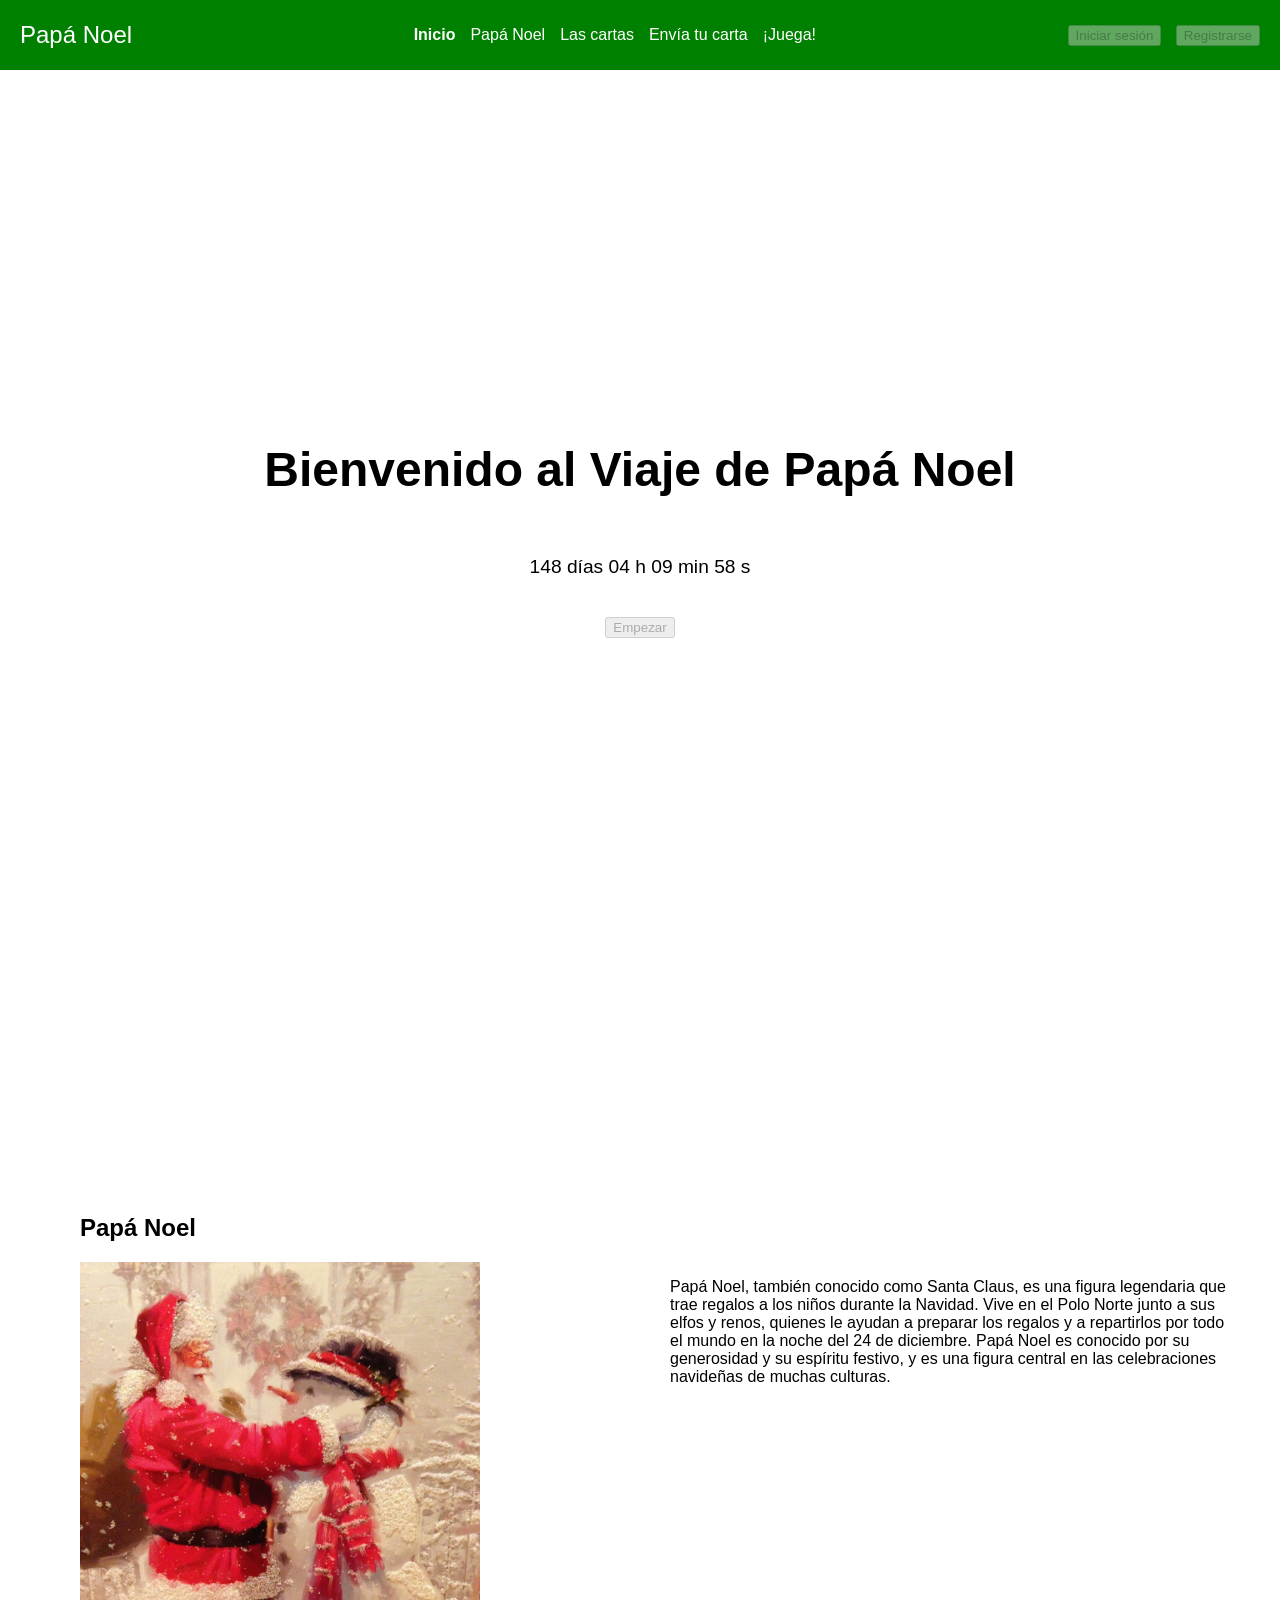
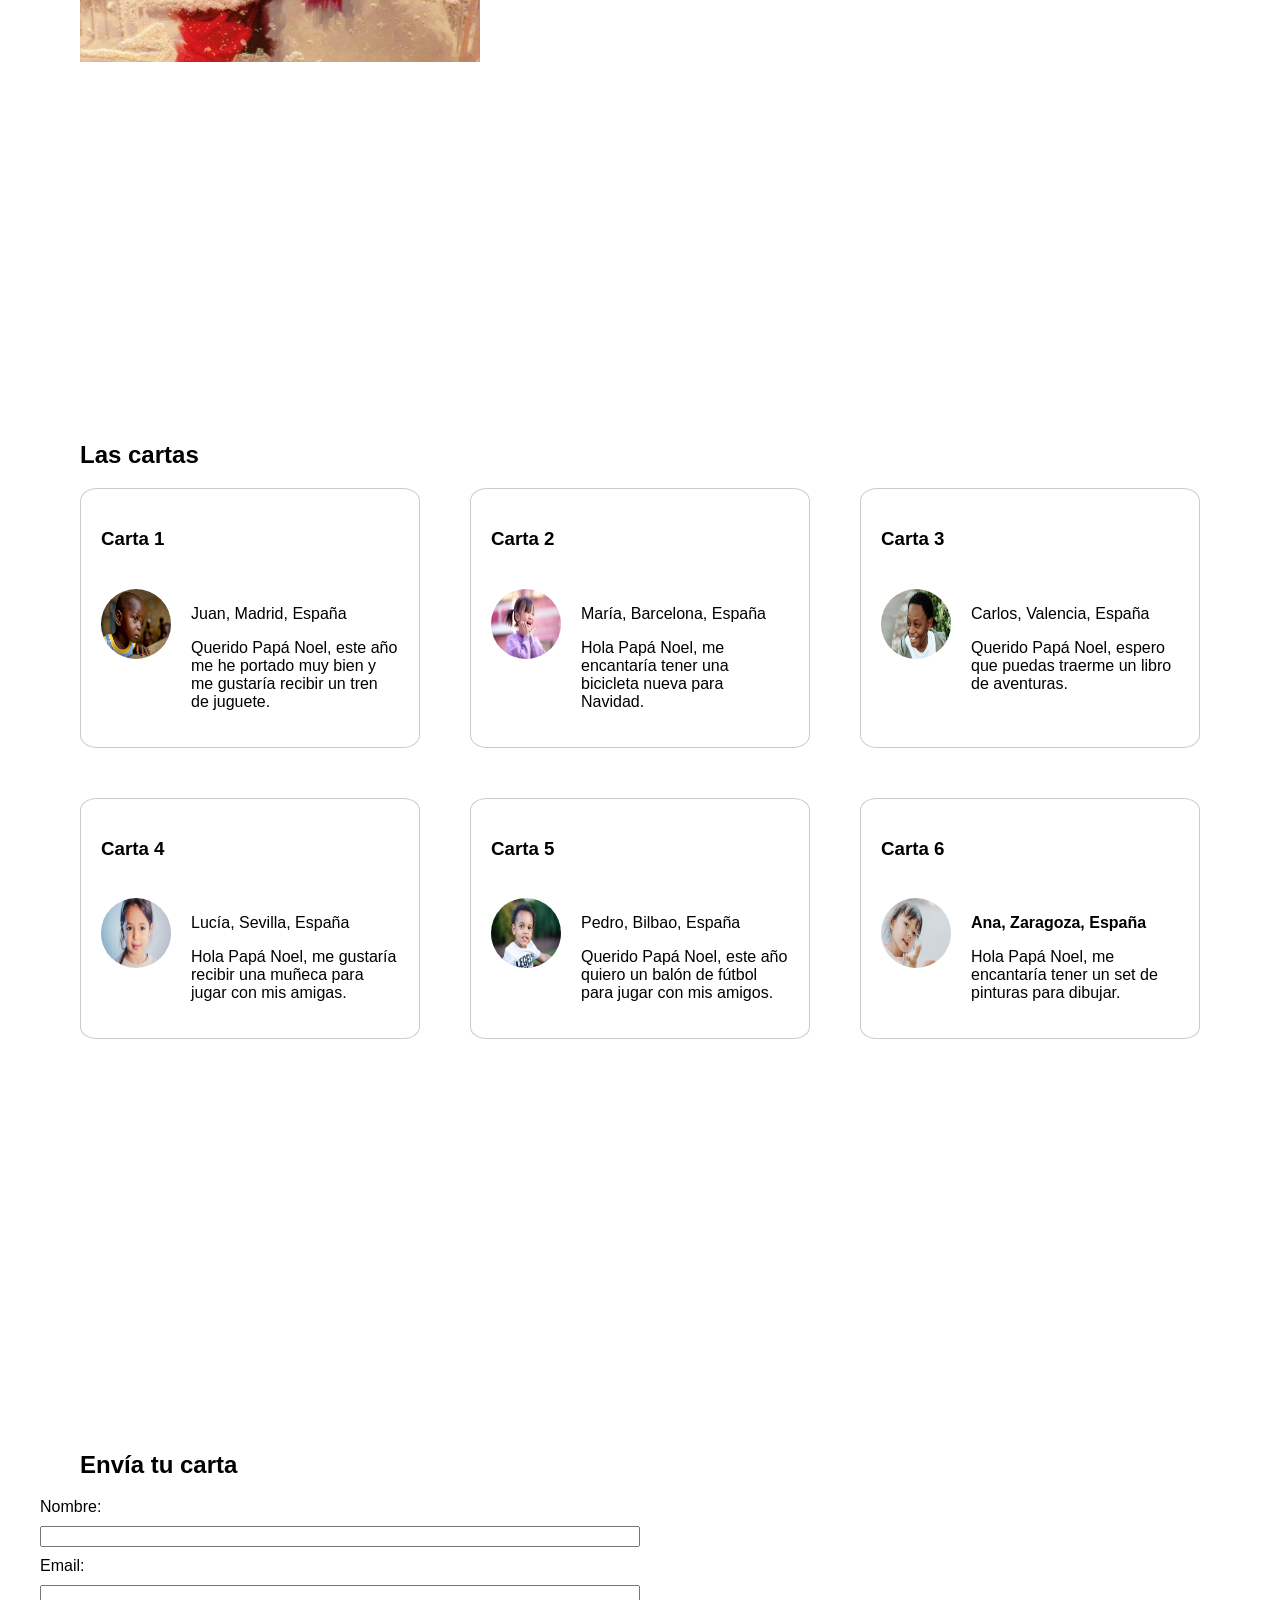
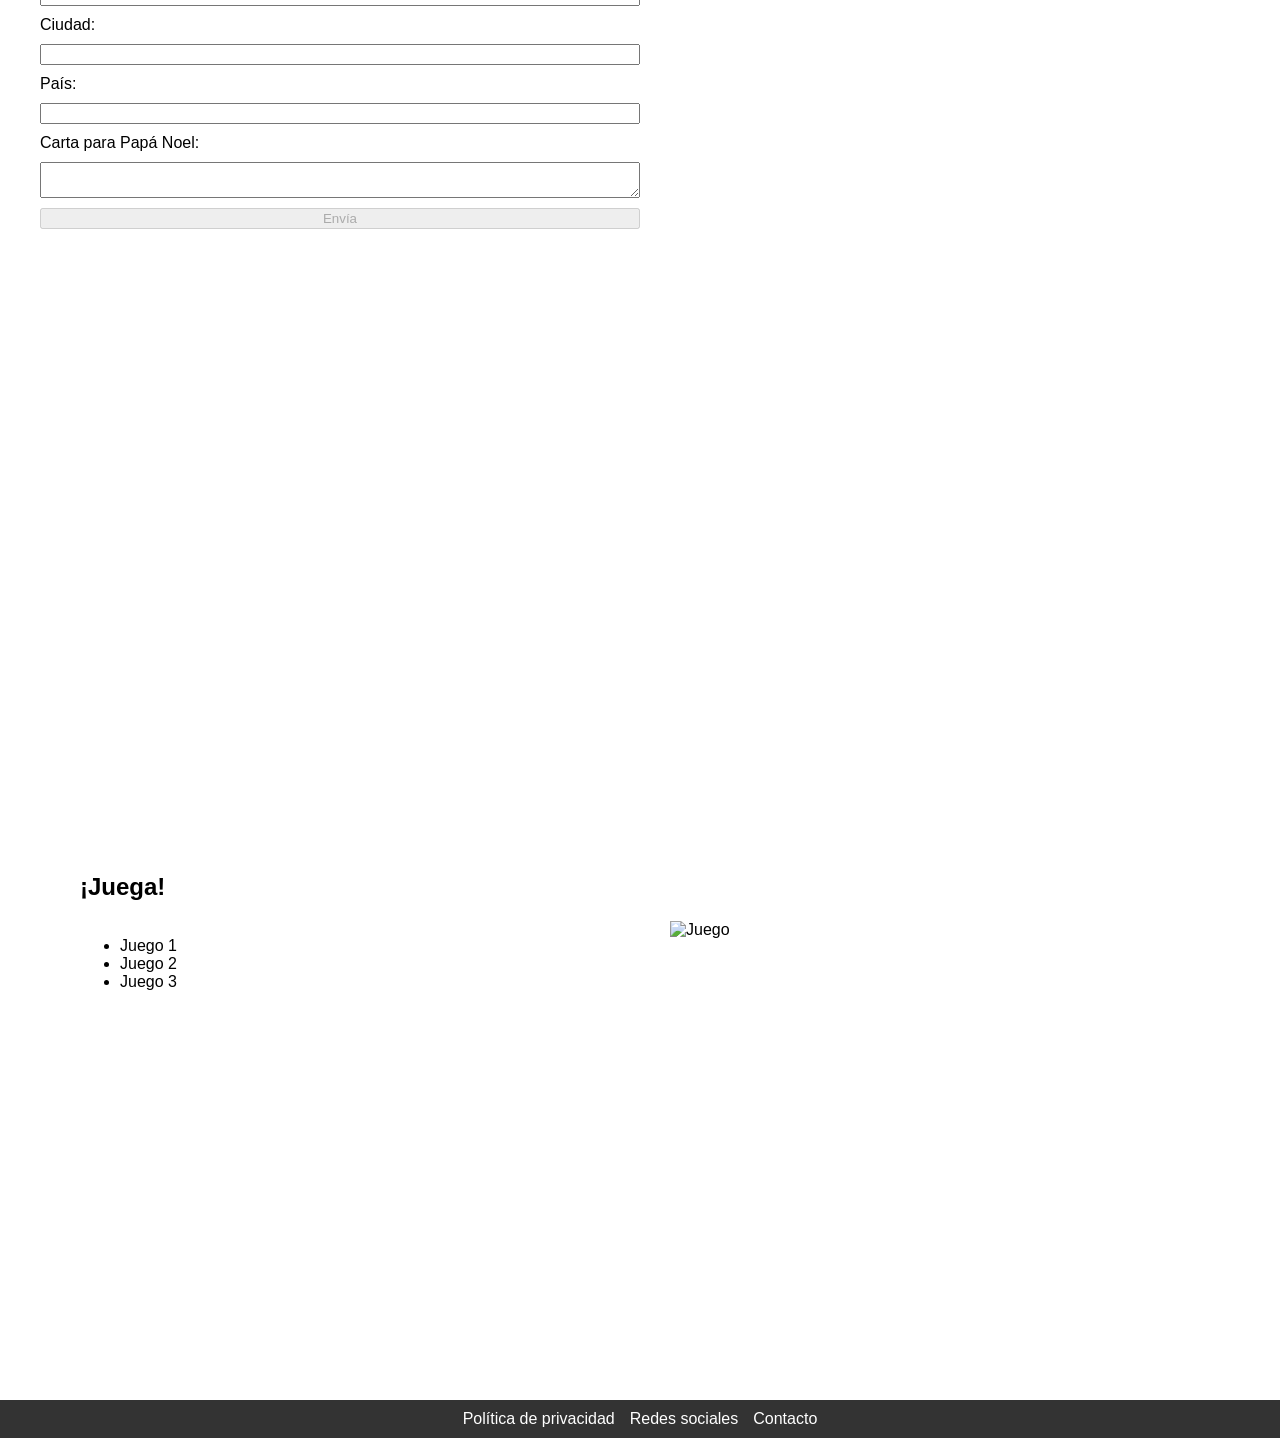
==== html/prueba.html @ c348931a "primerpush" ====
<!DOCTYPE html>
<html lang="es">
<head>
    <meta charset="UTF-8">
    <meta name="viewport" content="width=device-width, initial-scale=1.0">
    <title>Viaje de Papá Noel</title>
    <link rel="stylesheet" href="styles.css">
</head>
<body>
    <header>
        <nav>
            <div class="logo">Papá Noel</div>
            <ul class="menu">
                <li class="active"><a href="#home">Inicio</a></li>
                <li><a href="#papa-noel">Papá Noel</a></li>
                <li><a href="#cartas">Las cartas</a></li>
                <li><a href="#envia-carta">Envía tu carta</a></li>
                <li><a href="#juega">¡Juega!</a></li>
            </ul>
            <div class="auth-buttons">
                <button disabled>Iniciar sesión</button> 
                <button disabled>Registrarse</button>
            </div>
        </nav>
    </header>

    <main>
        <section id="home">
            <h1>Bienvenido al Viaje de Papá Noel</h1>
            <p>148 días 04 h 09 min 58 s</p>
            <button disabled>Empezar</button>
        </section>

        <section id="papa-noel">
            <h2>Papá Noel</h2>
            <div class="content">
                <div class="left-column">
                    <img src="imgs/santa.jpg" alt="Papá Noel">
                </div>
                <div class="right-column">
                    <p>Papá Noel, también conocido como Santa Claus, es una figura legendaria que trae regalos a los niños durante la Navidad. 
                       Vive en el Polo Norte junto a sus elfos y renos, quienes le ayudan a preparar los regalos y a repartirlos por todo el 
                       mundo en la noche del 24 de diciembre. Papá Noel es conocido por su generosidad y su espíritu festivo, y es una figura 
                       central en las celebraciones navideñas de muchas culturas.</p>
                </div>
            </div>
        </section>

        <section id="cartas">
            <h2>Las cartas</h2>
            <div class="letters">
                <div class="letter">
                    <div class="letter-header">
                        <h3>Carta 1</h3>
                    </div>
                    <div class="letter-content">
                        <img src="imgs/nino1.jpg" alt="Remitente 1">
                        <div>
                            <p>Juan, Madrid, España</p>
                            <p>Querido Papá Noel, este año me he portado muy bien y me gustaría recibir un tren de juguete.</p>
                        </div>
                    </div>
                </div>
                <div class="letter">
                    <div class="letter-header">
                        <h3>Carta 2</h3>
                    </div>
                    <div class="letter-content">
                        <img src="imgs/nina1.jpg" alt="Remitente 2">
                        <div>
                            <p>María, Barcelona, España</p>
                            <p>Hola Papá Noel, me encantaría tener una bicicleta nueva para Navidad.</p>
                        </div>
                    </div>
                </div>
                <div class="letter">
                    <div class="letter-header">
                        <h3>Carta 3</h3>
                    </div>
                    <div class="letter-content">
                        <img src="imgs/nino2.jpg" alt="Remitente 3">
                        <div>
                            <p>Carlos, Valencia, España</p>
                            <p>Querido Papá Noel, espero que puedas traerme un libro de aventuras.</p>
                        </div>
                    </div>
                </div>
                <div class="letter">
                    <div class="letter-header">
                        <h3>Carta 4</h3>
                    </div>
                    <div class="letter-content">
                        <img src="imgs/nina2.jpg" alt="Remitente 4">
                        <div>
                            <p>Lucía, Sevilla, España</p>
                            <p>Hola Papá Noel, me gustaría recibir una muñeca para jugar con mis amigas.</p>
                        </div>
                    </div>
                </div>
                <div class="letter">
                    <div class="letter-header">
                        <h3>Carta 5</h3>
                    </div>
                    <div class="letter-content">
                        <img src="imgs/nino3.jpg" alt="Remitente 5">
                        <div>
                            <p>Pedro, Bilbao, España</p>
                            <p>Querido Papá Noel, este año quiero un balón de fútbol para jugar con mis amigos.</p>
                        </div>
                    </div>
                </div>
                <div class="letter">
                    <div class="letter-header">
                        <h3>Carta 6</h3>
                    </div>
                    <div class="letter-content">
                        <img src="imgs/nina3.jpg" alt="Remitente 6">
                        <div>
                            <p><strong>Ana, Zaragoza, España</strong></p>
                            <p>Hola Papá Noel, me encantaría tener un set de pinturas para dibujar.</p>
                        </div>
                    </div>
                </div>
            </div>
        </section>

        <section id="envia-carta">
            <h2>Envía tu carta</h2>
            <form>
                <label for="nombre">Nombre:</label>
                <input type="text" id="nombre" name="nombre">
                <label for="email">Email:</label>
                <input type="email" id="email" name="email">
                <label for="ciudad">Ciudad:</label>
                <input type="text" id="ciudad" name="ciudad">
                <label for="pais">País:</label>
                <input type="text" id="pais" name="pais">
                <label for="carta">Carta para Papá Noel:</label>
                <textarea id="carta" name="carta"></textarea>
                <button type="submit" disabled>Envía</button>
            </form>
        </section>

        <section id="juega">
            <h2>¡Juega!</h2>
            <div class="content">
                <div class="left-column">
                    <ul class="game-menu">
                        <li>Juego 1</li>
                        <li>Juego 2</li>
                        <li>Juego 3</li>
                    </ul>
                </div>
                <div class="right-column">
                    <img src="juego.jpg" alt="Juego">
                </div>
            </div>
        </section>
    </main>

    <footer>
        <ul>
            <li><a href="#">Política de privacidad</a></li>
            <li><a href="#">Redes sociales</a></li>
            <li><a href="#">Contacto</a></li>
        </ul>
    </footer>
</body>
</html>
---- html/styles.css ----
/* Estilos generales */
body {
    font-family: Arial, sans-serif;
    margin: 0;
    padding: 0;
    width: 100%;
}

header {
    background-color: green;
    color: white;
    padding: 10px 0;
    position: fixed;
    top: 0;
    width: 100%;
    z-index: 1000;
}

nav {
    display: flex;
    justify-content: space-between;
    align-items: center;
    padding: 0 20px;
}

.logo {
    font-size: 1.5em;
}

.menu {
    list-style: none;
    display: flex;
    gap: 15px;
}

.menu li a {
    color: white;
    text-decoration: none;
}

.menu li.active a {
    font-weight: bold;
}

.auth-buttons button {
    margin-left: 10px;
}

main {
    padding: 80px 20px 20px;
}

section {
    height: 100vh;
    display: flex;
    flex-direction: column;
    justify-content: center;
    align-items: center;
    margin: 0;
    padding: 20px;
    box-sizing: border-box;
}

/* Estilos específicos para la primera sección (home) */
#home {
    text-align: center;
}

#home h1 {
    margin-top: 20px;
    font-size: 3em;
}

#home p {
    font-size: 1.2em;
}

#home button {
    margin-top: 20px;
}

/* Estilos para el contenido */
.content {
    display: flex;
    gap: 20px;
    width: calc(100% - 40px);
    max-width: 1200px;
    margin: 0 20px;
}

.left-column, .right-column {
    flex: 1;
}

.left-column img {
    width: 100%;
    height: auto;
    max-width: 400px;
    max-height: 400px;
    object-fit: cover;
    margin-right: 20px;
}

/* Estilos específicos para la sección de cartas */
.letters {
    display: grid;
    grid-template-columns: repeat(3, 1fr);
    gap: 50px;
    width: calc(100% - 80px);
    max-width: 1500px;
    margin: 0 40px;
}

.letter {
    border: 1px solid #ccc;
    border-radius: 5%;
    padding: 20px;
    display: flex;
    flex-direction: column; /* Organiza el contenido en columna */
    gap: 20px;
}

.letter-header {
    display: flex;
    flex-direction: column; /* Organiza el header en columna */
    gap: 10px;
}

.letter-content {
    display: flex;
    flex-direction: row; /* Organiza el contenido en fila */
    gap: 20px;
}

.letter img {
    width: 70px;
    height: 70px;
    border-radius: 100%;
}



/* Estilos para formularios */
form {
    display: flex;
    flex-direction: column;
    gap: 10px;
    width: 100%;
    max-width: 600px;
}

/* Estilos para el pie de página */
footer {
    background-color: #333;
    color: white;
    padding: 10px 20px;
    text-align: center;
}

footer ul {
    list-style: none;
    padding: 0;
    margin: 0;
    display: flex;
    justify-content: center;
    gap: 15px;
}

footer ul li a {
    color: white;
    text-decoration: none;
}

/* Estilos específicos para los títulos de las secciones (excepto la primera) */
section:not(#home) {
    align-items: flex-start;
}

section:not(#home) h2 {
    margin-left: 40px;
}

section:not(#home) .content {
    margin-left: 40px;
    margin-right: 40px;
}

/* Estilos responsivos */
@media (max-width: 768px) {
    .content {
        flex-direction: column;
    }

    .letters {
        grid-template-columns: 1fr;
    }

    .letter {
        width: 100%;
    }
}

@media (max-width: 600px) {
    nav {
        flex-direction: column;
        align-items: flex-start;
    }

    .menu {
        flex-direction: column;
        gap: 10px;
    }

    .auth-buttons {
        margin-top: 10px;
    }
}
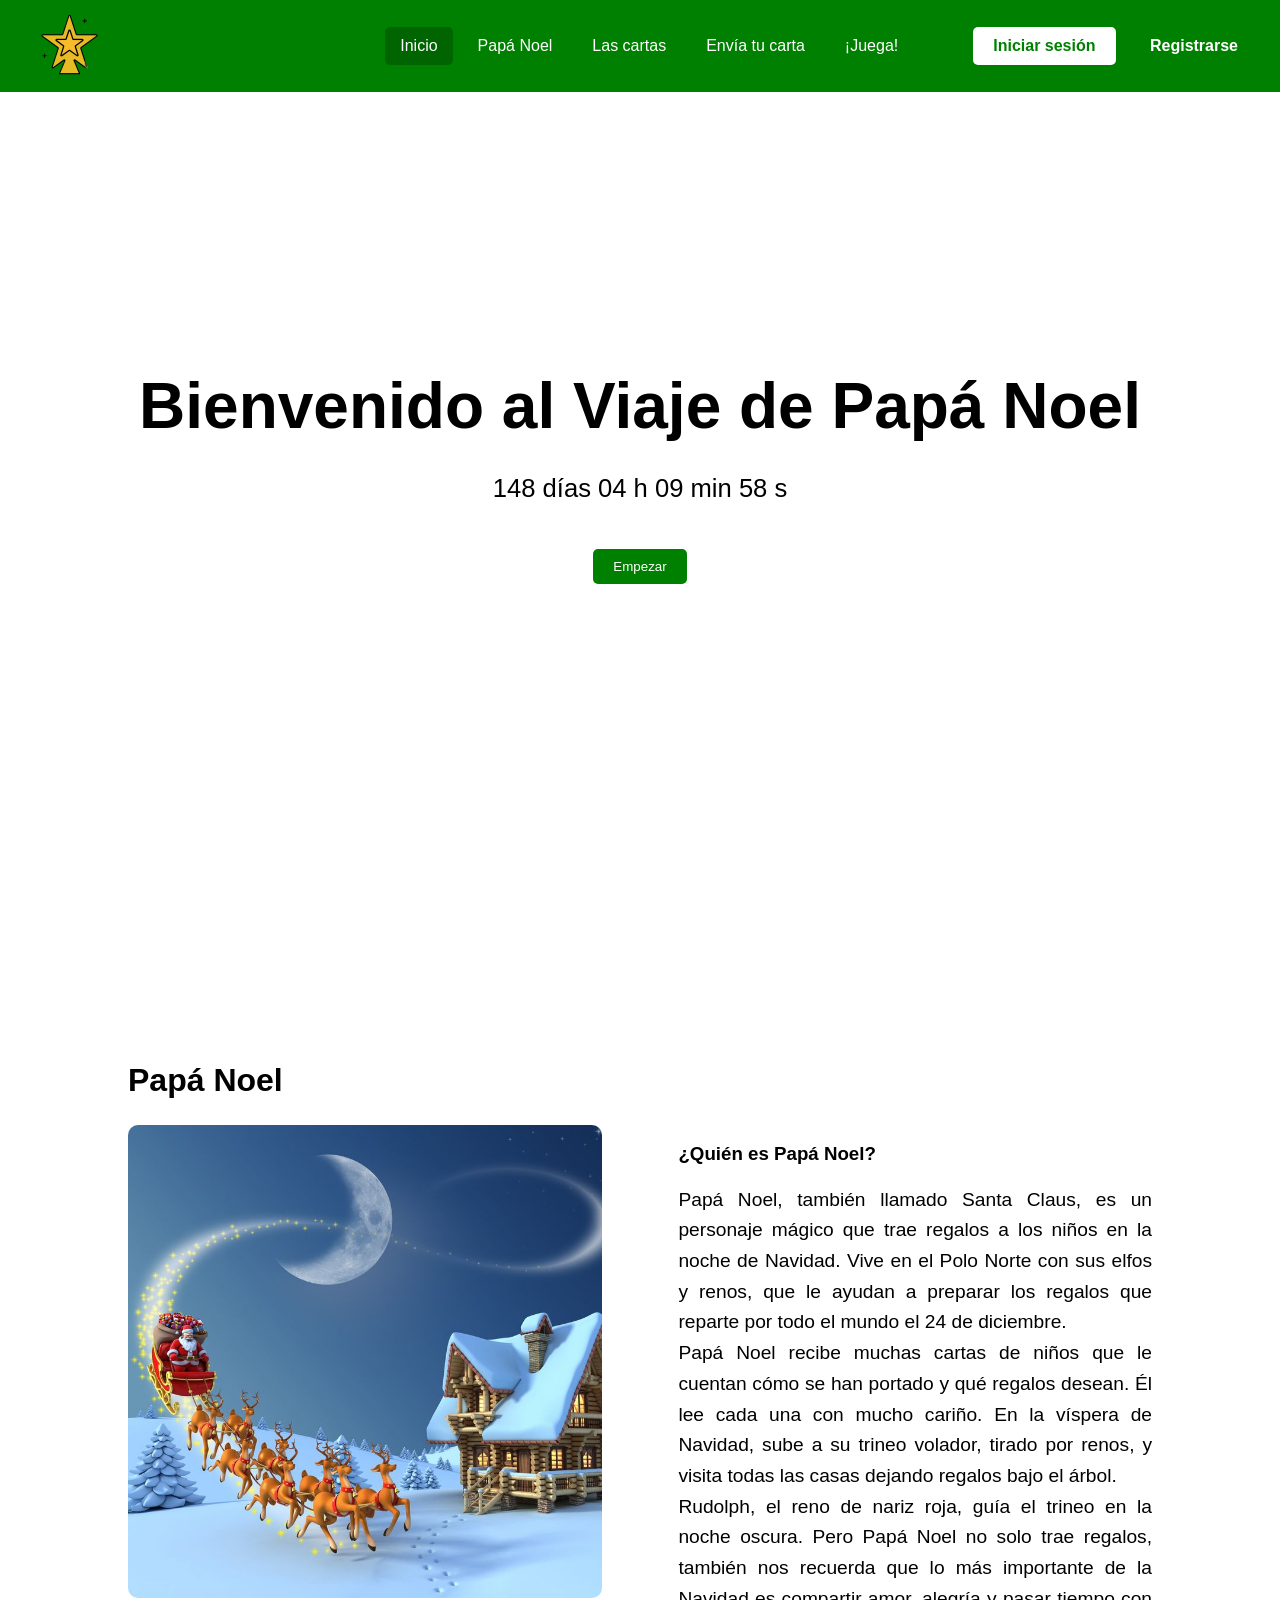
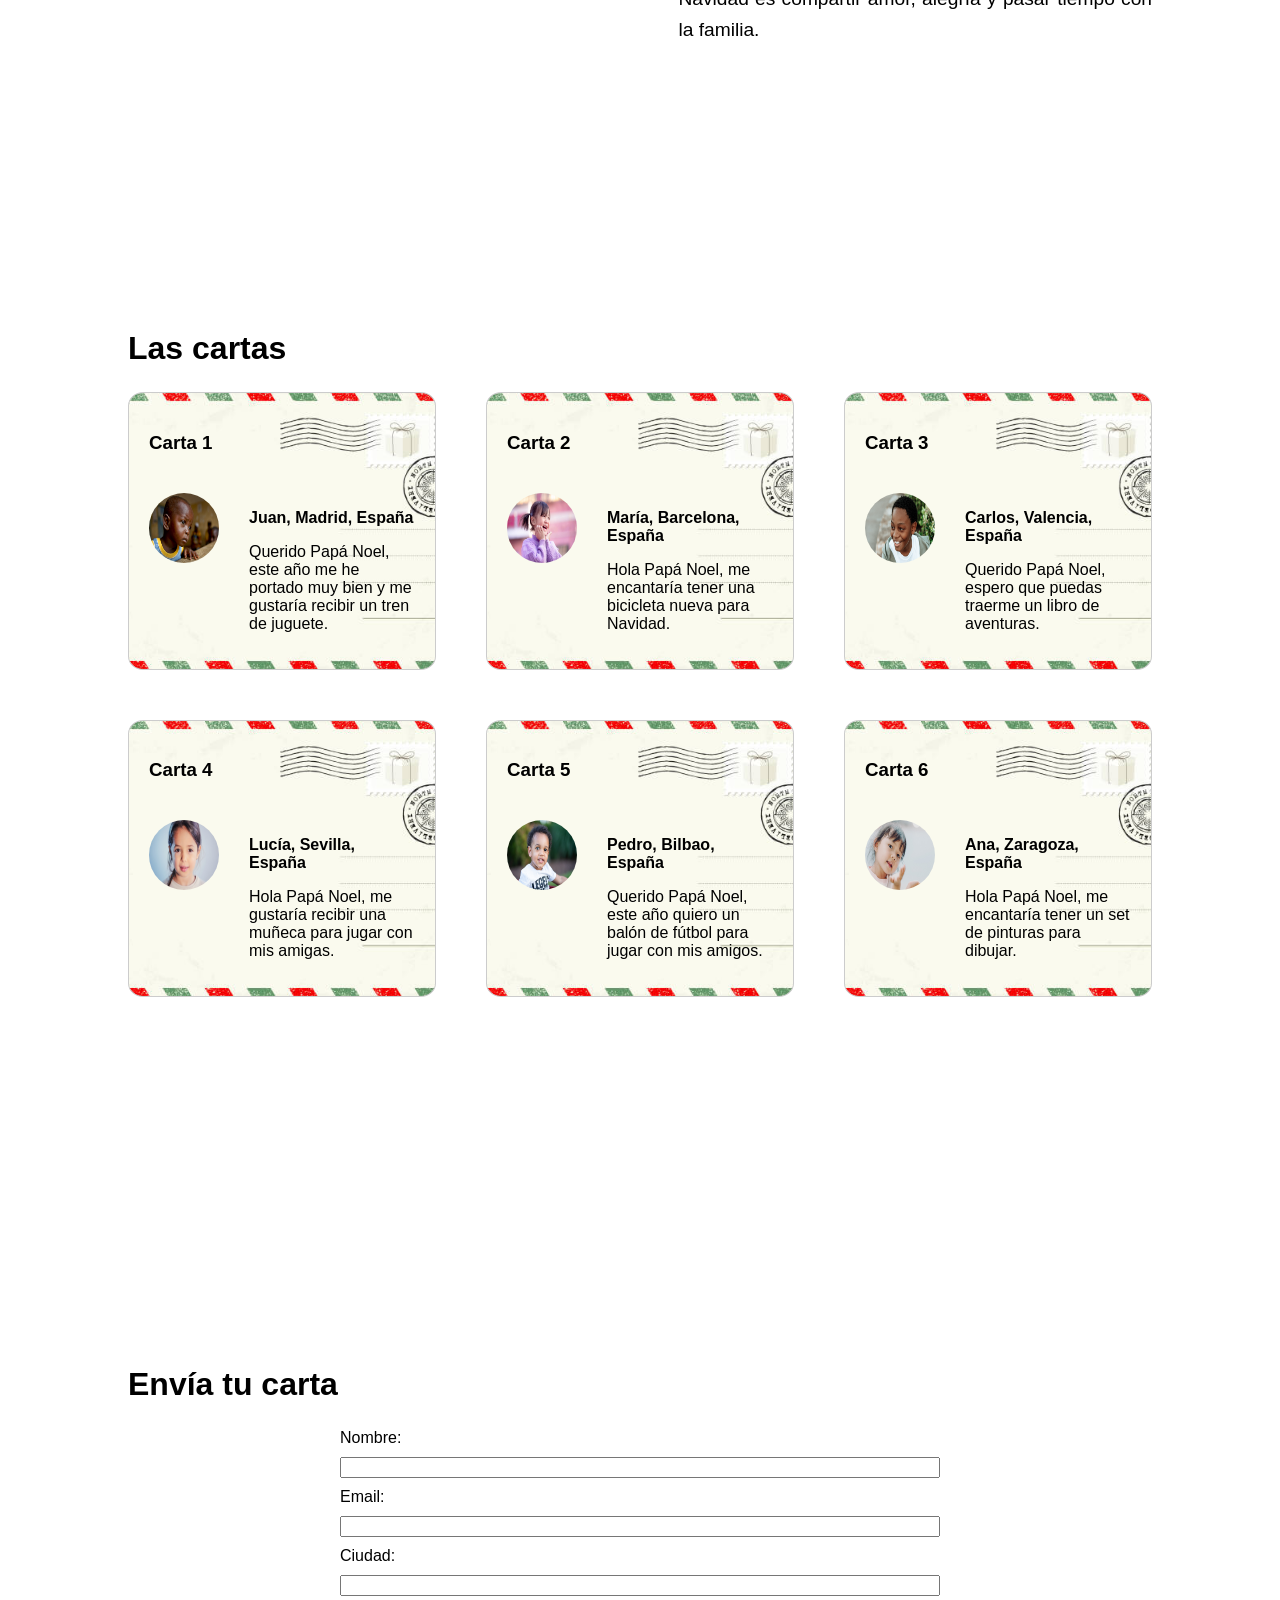
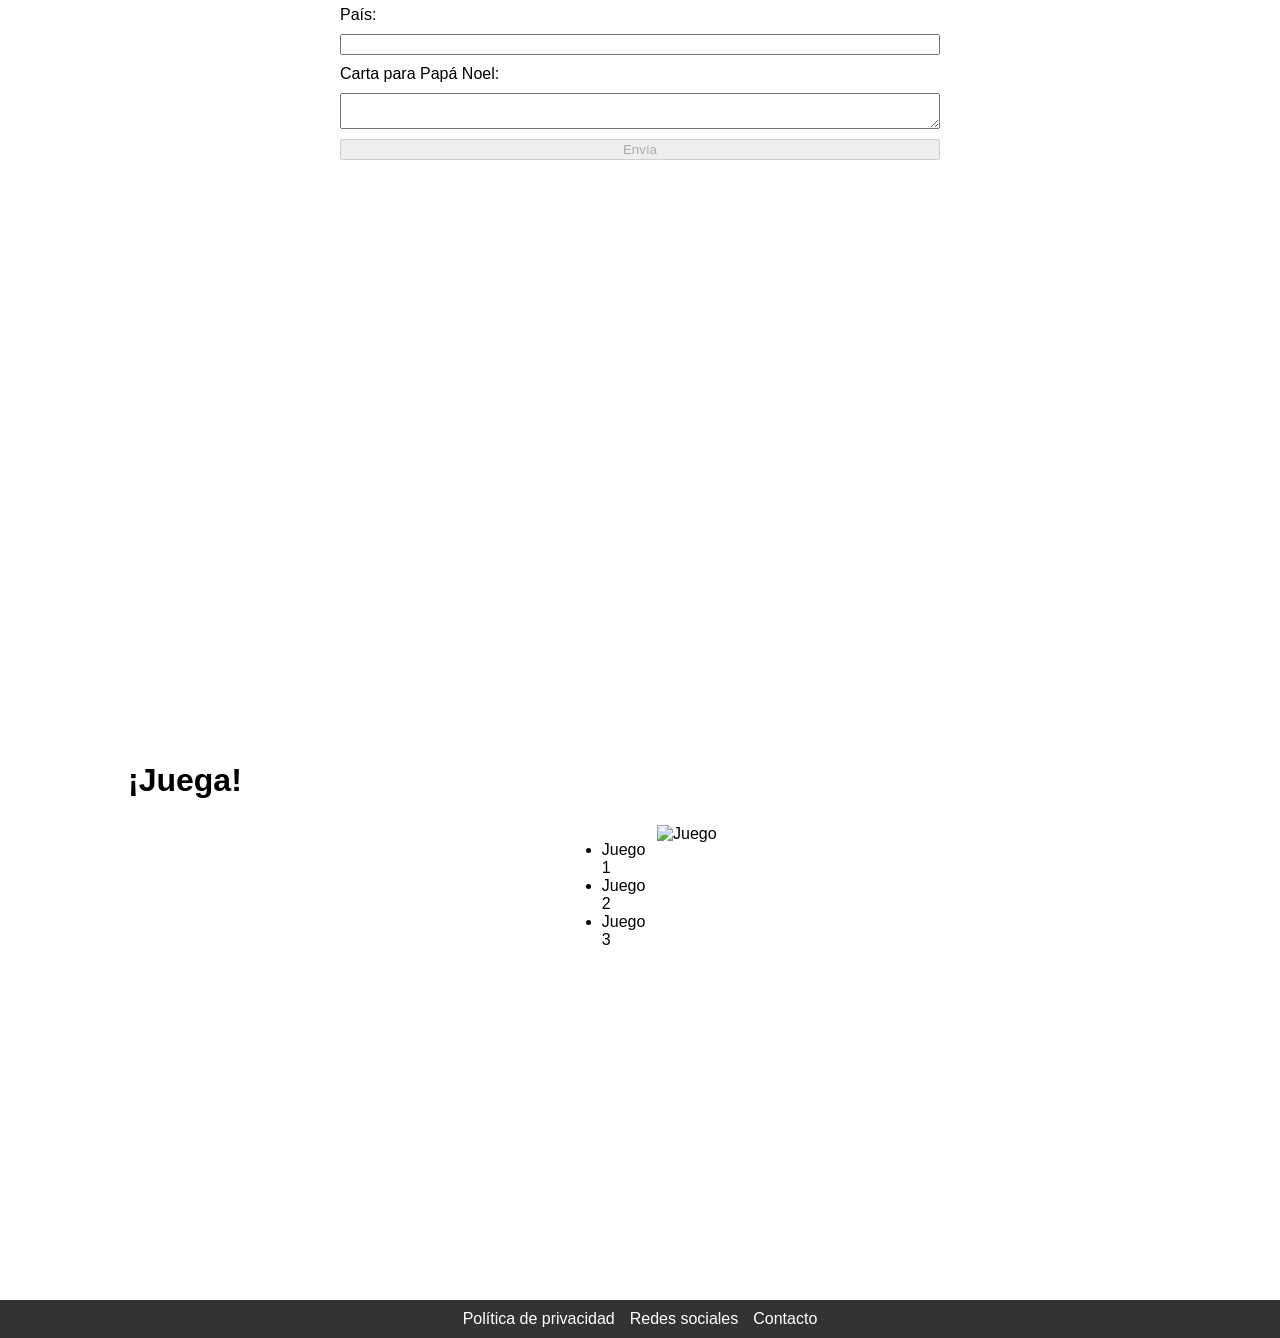
==== commit 98303cbf: "2push" ====
--- a/html/prueba.html
+++ b/html/prueba.html
@@ -8,20 +8,20 @@
 </head>
 <body>
     <header>
-        <nav>
-            <div class="logo">Papá Noel</div>
-            <ul class="menu">
-                <li class="active"><a href="#home">Inicio</a></li>
-                <li><a href="#papa-noel">Papá Noel</a></li>
-                <li><a href="#cartas">Las cartas</a></li>
-                <li><a href="#envia-carta">Envía tu carta</a></li>
-                <li><a href="#juega">¡Juega!</a></li>
-            </ul>
+        <a href="#home"><img src="imgs/logo.png" alt="Logo"></a>
+        <div class="menu">
+            <nav>
+                <div class="active"><a href="#home">Inicio</a></div>
+                <div><a href="#papa-noel">Papá Noel</a></div>
+                <div><a href="#cartas">Las cartas</a></div>
+                <div><a href="#envia-carta">Envía tu carta</a></div>
+                <div><a href="#juega">¡Juega!</a></div>
+            </nav>
             <div class="auth-buttons">
-                <button disabled>Iniciar sesión</button> 
-                <button disabled>Registrarse</button>
+                <button class="login-btn">Iniciar sesión</button> 
+                <button class="register-btn">Registrarse</button>
             </div>
-        </nav>
+        </div>
     </header>
 
     <main>
@@ -38,10 +38,12 @@
                     <img src="imgs/santa.jpg" alt="Papá Noel">
                 </div>
                 <div class="right-column">
-                    <p>Papá Noel, también conocido como Santa Claus, es una figura legendaria que trae regalos a los niños durante la Navidad. 
-                       Vive en el Polo Norte junto a sus elfos y renos, quienes le ayudan a preparar los regalos y a repartirlos por todo el 
-                       mundo en la noche del 24 de diciembre. Papá Noel es conocido por su generosidad y su espíritu festivo, y es una figura 
-                       central en las celebraciones navideñas de muchas culturas.</p>
+                    <h3>¿Quién es Papá Noel?</h3>
+                    <p>Papá Noel, también llamado Santa Claus, es un personaje mágico que trae regalos a los niños en la noche de Navidad. Vive en el Polo Norte con sus elfos y renos, que le ayudan a preparar los regalos que reparte por todo el mundo el 24 de diciembre.<br>
+
+                        Papá Noel recibe muchas cartas de niños que le cuentan cómo se han portado y qué regalos desean. Él lee cada una con mucho cariño. En la víspera de Navidad, sube a su trineo volador, tirado por renos, y visita todas las casas dejando regalos bajo el árbol.<br>
+                        
+                        Rudolph, el reno de nariz roja, guía el trineo en la noche oscura. Pero Papá Noel no solo trae regalos, también nos recuerda que lo más importante de la Navidad es compartir amor, alegría y pasar tiempo con la familia.</p>
                 </div>
             </div>
         </section>
@@ -50,69 +52,57 @@
             <h2>Las cartas</h2>
             <div class="letters">
                 <div class="letter">
-                    <div class="letter-header">
-                        <h3>Carta 1</h3>
-                    </div>
+                    <h3>Carta 1</h3>
                     <div class="letter-content">
                         <img src="imgs/nino1.jpg" alt="Remitente 1">
                         <div>
-                            <p>Juan, Madrid, España</p>
+                            <p><strong>Juan, Madrid, España</strong></p>
                             <p>Querido Papá Noel, este año me he portado muy bien y me gustaría recibir un tren de juguete.</p>
                         </div>
                     </div>
                 </div>
                 <div class="letter">
-                    <div class="letter-header">
-                        <h3>Carta 2</h3>
-                    </div>
+                    <h3>Carta 2</h3>
                     <div class="letter-content">
                         <img src="imgs/nina1.jpg" alt="Remitente 2">
                         <div>
-                            <p>María, Barcelona, España</p>
+                            <p><strong>María, Barcelona, España</strong></p>
                             <p>Hola Papá Noel, me encantaría tener una bicicleta nueva para Navidad.</p>
                         </div>
                     </div>
                 </div>
                 <div class="letter">
-                    <div class="letter-header">
-                        <h3>Carta 3</h3>
-                    </div>
+                    <h3>Carta 3</h3>
                     <div class="letter-content">
                         <img src="imgs/nino2.jpg" alt="Remitente 3">
                         <div>
-                            <p>Carlos, Valencia, España</p>
+                            <p><strong>Carlos, Valencia, España</strong></p>
                             <p>Querido Papá Noel, espero que puedas traerme un libro de aventuras.</p>
                         </div>
                     </div>
                 </div>
                 <div class="letter">
-                    <div class="letter-header">
-                        <h3>Carta 4</h3>
-                    </div>
+                    <h3>Carta 4</h3>
                     <div class="letter-content">
                         <img src="imgs/nina2.jpg" alt="Remitente 4">
                         <div>
-                            <p>Lucía, Sevilla, España</p>
+                            <p><strong>Lucía, Sevilla, España</strong></p>
                             <p>Hola Papá Noel, me gustaría recibir una muñeca para jugar con mis amigas.</p>
                         </div>
                     </div>
                 </div>
                 <div class="letter">
-                    <div class="letter-header">
-                        <h3>Carta 5</h3>
-                    </div>
+                    <h3>Carta 5</h3>
                     <div class="letter-content">
                         <img src="imgs/nino3.jpg" alt="Remitente 5">
                         <div>
-                            <p>Pedro, Bilbao, España</p>
+                            <p><strong>Pedro, Bilbao, España</strong></p>
                             <p>Querido Papá Noel, este año quiero un balón de fútbol para jugar con mis amigos.</p>
                         </div>
                     </div>
                 </div>
                 <div class="letter">
-                    <div class="letter-header">
-                        <h3>Carta 6</h3>
-                    </div>
+                    <h3>Carta 6</h3>
                     <div class="letter-content">
                         <img src="imgs/nina3.jpg" alt="Remitente 6">
                         <div>
@@ -160,9 +150,9 @@
 
     <footer>
         <ul>
-            <li><a href="#">Política de privacidad</a></li>
-            <li><a href="#">Redes sociales</a></li>
-            <li><a href="#">Contacto</a></li>
+            <li><a href="">Política de privacidad</a></li>
+            <li><a href="">Redes sociales</a></li>
+            <li><a href="">Contacto</a></li>
         </ul>
     </footer>
 </body>
--- a/html/styles.css
+++ b/html/styles.css
@@ -7,47 +7,117 @@
 }
 
 header {
+    display: flex;
     background-color: green;
     color: white;
-    padding: 10px 0;
+    padding: 10px;
     position: fixed;
-    top: 0;
-    width: 100%;
-    z-index: 1000;
+    width: 100%;
+    justify-content: space-between;
+    flex-direction: row;
+    max-height: 8vh;
+    align-items: center;
+}
+
+header img {
+    max-width: 125px;
+    max-height: 125px;
+    border-radius: 100%;
+
+}
+
+.menu {
+    display: flex;
+    flex-direction: row;
+    gap: 50px;
+    margin-right: 2.5%;
+
 }
 
 nav {
     display: flex;
-    justify-content: space-between;
     align-items: center;
-    padding: 0 20px;
-}
-
-.logo {
-    font-size: 1.5em;
-}
-
-.menu {
-    list-style: none;
-    display: flex;
-    gap: 15px;
-}
-
-.menu li a {
+    color: white;
+    gap: 10px;
+}
+
+
+nav div {
+    padding: 10px 15px;
+    border-radius: 5px;
+    transition: background-color 0.3s ease;
+}
+
+nav div a {
     color: white;
     text-decoration: none;
 }
 
-.menu li.active a {
+/* Cambia el fondo al pasar el ratón por los botones de navegación */
+nav div:hover {
+    background-color: #0c5805; /* Color verde  al pasar el ratón */
+}
+
+/* Opcional: Cambia también el color del texto al pasar el ratón */
+nav div:hover a {
+    color: white;
+}
+
+/* Estilo del botón activo (opcional) */
+nav .active {
+    background-color: darkgreen;
+}
+
+nav .active a {
+    color: white;
+}
+
+/* Estilos de los botones de autenticación (login y registro) */
+.auth-buttons button {
+    padding: 10px 20px;
+    border-radius: 5px;
+    cursor: pointer;
+    margin-left: 10px;
+    border: none;
+    font-size: 16px;
     font-weight: bold;
-}
-
-.auth-buttons button {
-    margin-left: 10px;
+    transition: background-color 0.3s, color 0.3s;
+}
+
+/* Personalización del botón de iniciar sesión */
+.auth-buttons .login-btn {
+    background-color: white;
+    color: green;
+}
+
+.auth-buttons .login-btn:hover {
+    background-color: lightgreen; /* Cambia el fondo al pasar el ratón */
+    color: white;  /* Cambia el color del texto al pasar el ratón */
+}
+
+.auth-buttons .login-btn:active {
+    background-color: darkgreen; /* Fondo más oscuro al hacer clic */
+    color: white;
+}
+
+/* Personalización del botón de registrarse */
+.auth-buttons .register-btn {
+    background-color: green;
+    color: white;
+}
+
+.auth-buttons .register-btn:hover {
+    background-color: darkgreen; /* Fondo más oscuro al pasar el ratón */
+    color: white;
+}
+
+.auth-buttons .register-btn:active {
+    background-color: #004d00; /* Fondo aún más oscuro al hacer clic */
+    color: white;
 }
 
 main {
-    padding: 80px 20px 20px;
+    padding: 0 10%;
 }
 
 section {
@@ -57,61 +127,84 @@
     justify-content: center;
     align-items: center;
     margin: 0;
-    padding: 20px;
     box-sizing: border-box;
+    
+}
+section h2 {
+    width: 100%;
+    font-size: 2em;
+    margin-bottom: 2.5%;
+    align-items: left;
 }
 
 /* Estilos específicos para la primera sección (home) */
 #home {
     text-align: center;
-}
+   }
 
 #home h1 {
+    font-size: 4em;
+    margin-bottom: 5px;
+}
+
+#home p {
+    font-size: 1.6em;
+}
+
+#home button {
+    background-color: green;
+    color: white;
+    border: none;
+    padding: 10px 20px;
+    border-radius: 5px;
+    cursor: pointer;
     margin-top: 20px;
-    font-size: 3em;
-}
-
-#home p {
+}
+
+
+
+/* Estilos para el contenedor de contenido */
+.content {
+    display: flex;
+    justify-content: center; /* Asegurar que ambas columnas estén centradas */
+    align-items: top; /* Alinear verticalmente el contenido */
+    gap: 7.5%; /* Espacio entre las columnas */
+}
+
+/* Estilos para las columnas */
+.left-column, .right-column {
+    flex: 1; /* Hacer que ambas columnas ocupen el mismo espacio */
+}
+
+/* Estilos para la imagen */
+.left-column img {
+    width: 100%; /* La imagen ocupa el 100% del contenedor */
+    height: auto;
+    object-fit: cover;
+    border-radius: 10px; /* Bordes redondeados opcionales */
+}
+
+/* Estilos para el texto */
+.right-column p {
     font-size: 1.2em;
-}
-
-#home button {
-    margin-top: 20px;
-}
-
-/* Estilos para el contenido */
-.content {
-    display: flex;
-    gap: 20px;
-    width: calc(100% - 40px);
-    max-width: 1200px;
-    margin: 0 20px;
-}
-
-.left-column, .right-column {
-    flex: 1;
-}
-
-.left-column img {
-    width: 100%;
-    height: auto;
-    max-width: 400px;
-    max-height: 400px;
-    object-fit: cover;
-    margin-right: 20px;
+    line-height: 1.6;
+    text-align: justify; /* Justificar el texto */
 }
 
 /* Estilos específicos para la sección de cartas */
 .letters {
+    width: 100%;
     display: grid;
     grid-template-columns: repeat(3, 1fr);
     gap: 50px;
-    width: calc(100% - 80px);
     max-width: 1500px;
-    margin: 0 40px;
 }
 
 .letter {
+    background-image: url('imgs/carta.jpg'); /* Reemplaza con la ruta de tu imagen de fondo */
+    background-size: cover; /* Ajusta la imagen para que cubra todo el área del contenedor */
+    background-position: center; /* Centra la imagen en el contenedor */
+    background-repeat: no-repeat; /* Evita que la imagen se repita */
     border: 1px solid #ccc;
     border-radius: 5%;
     padding: 20px;
@@ -120,16 +213,19 @@
     gap: 20px;
 }
 
+.letter:hover {
+    box-shadow: 0 0 10px rgba(0, 0, 0, 0.1);
+}
+
 .letter-header {
     display: flex;
     flex-direction: column; /* Organiza el header en columna */
-    gap: 10px;
 }
 
 .letter-content {
     display: flex;
     flex-direction: row; /* Organiza el contenido en fila */
-    gap: 20px;
+    gap: 30px;
 }
 
 .letter img {
@@ -171,24 +267,20 @@
     text-decoration: none;
 }
 
-/* Estilos específicos para los títulos de las secciones (excepto la primera) */
-section:not(#home) {
-    align-items: flex-start;
-}
-
-section:not(#home) h2 {
-    margin-left: 40px;
-}
-
-section:not(#home) .content {
-    margin-left: 40px;
-    margin-right: 40px;
-}
+
 
 /* Estilos responsivos */
 @media (max-width: 768px) {
     .content {
-        flex-direction: column;
+        flex-direction: column; /* Cambiar a columna en pantallas pequeñas */
+    }
+
+    .left-column, .right-column {
+        width: 100%; /* Asegurarse de que ocupen todo el ancho */
+    }
+
+    #papa-noel h2 {
+        text-align: center; /* Centrar el título en pantallas pequeñas */
     }
 
     .letters {
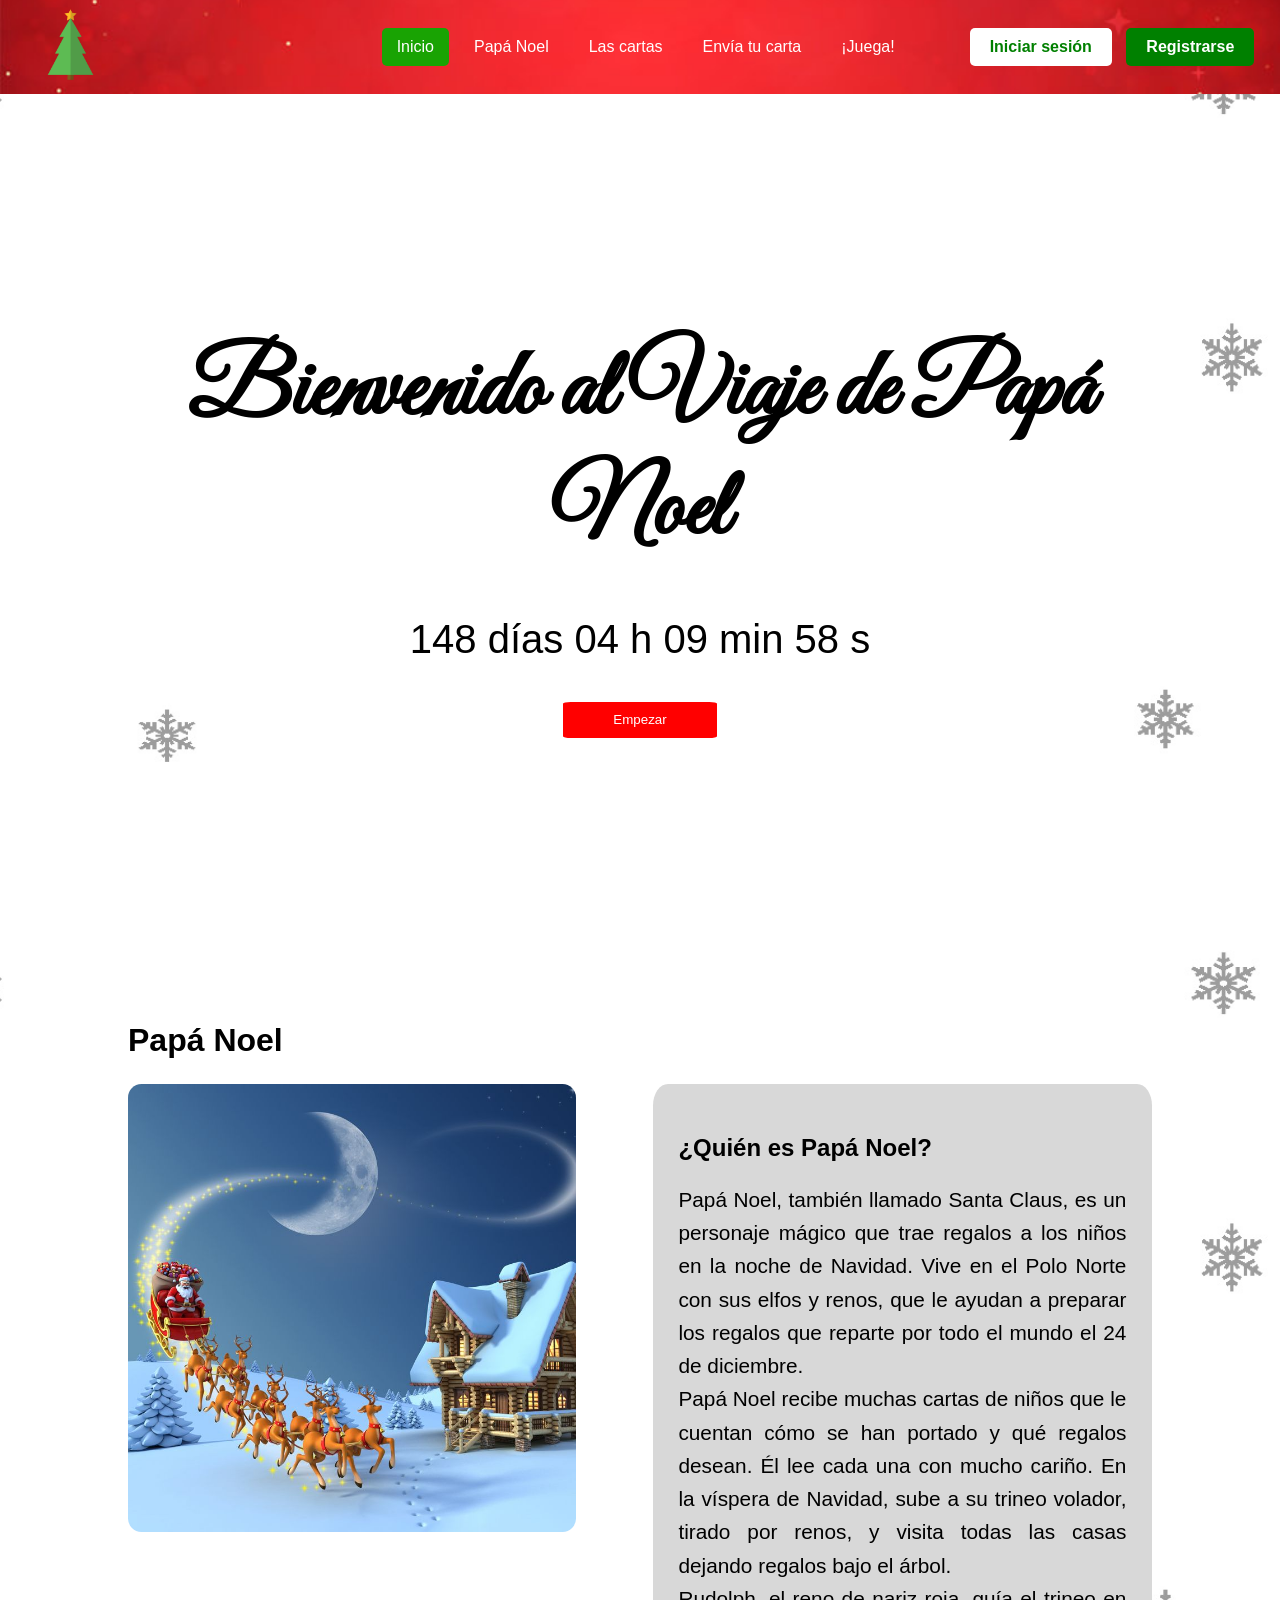
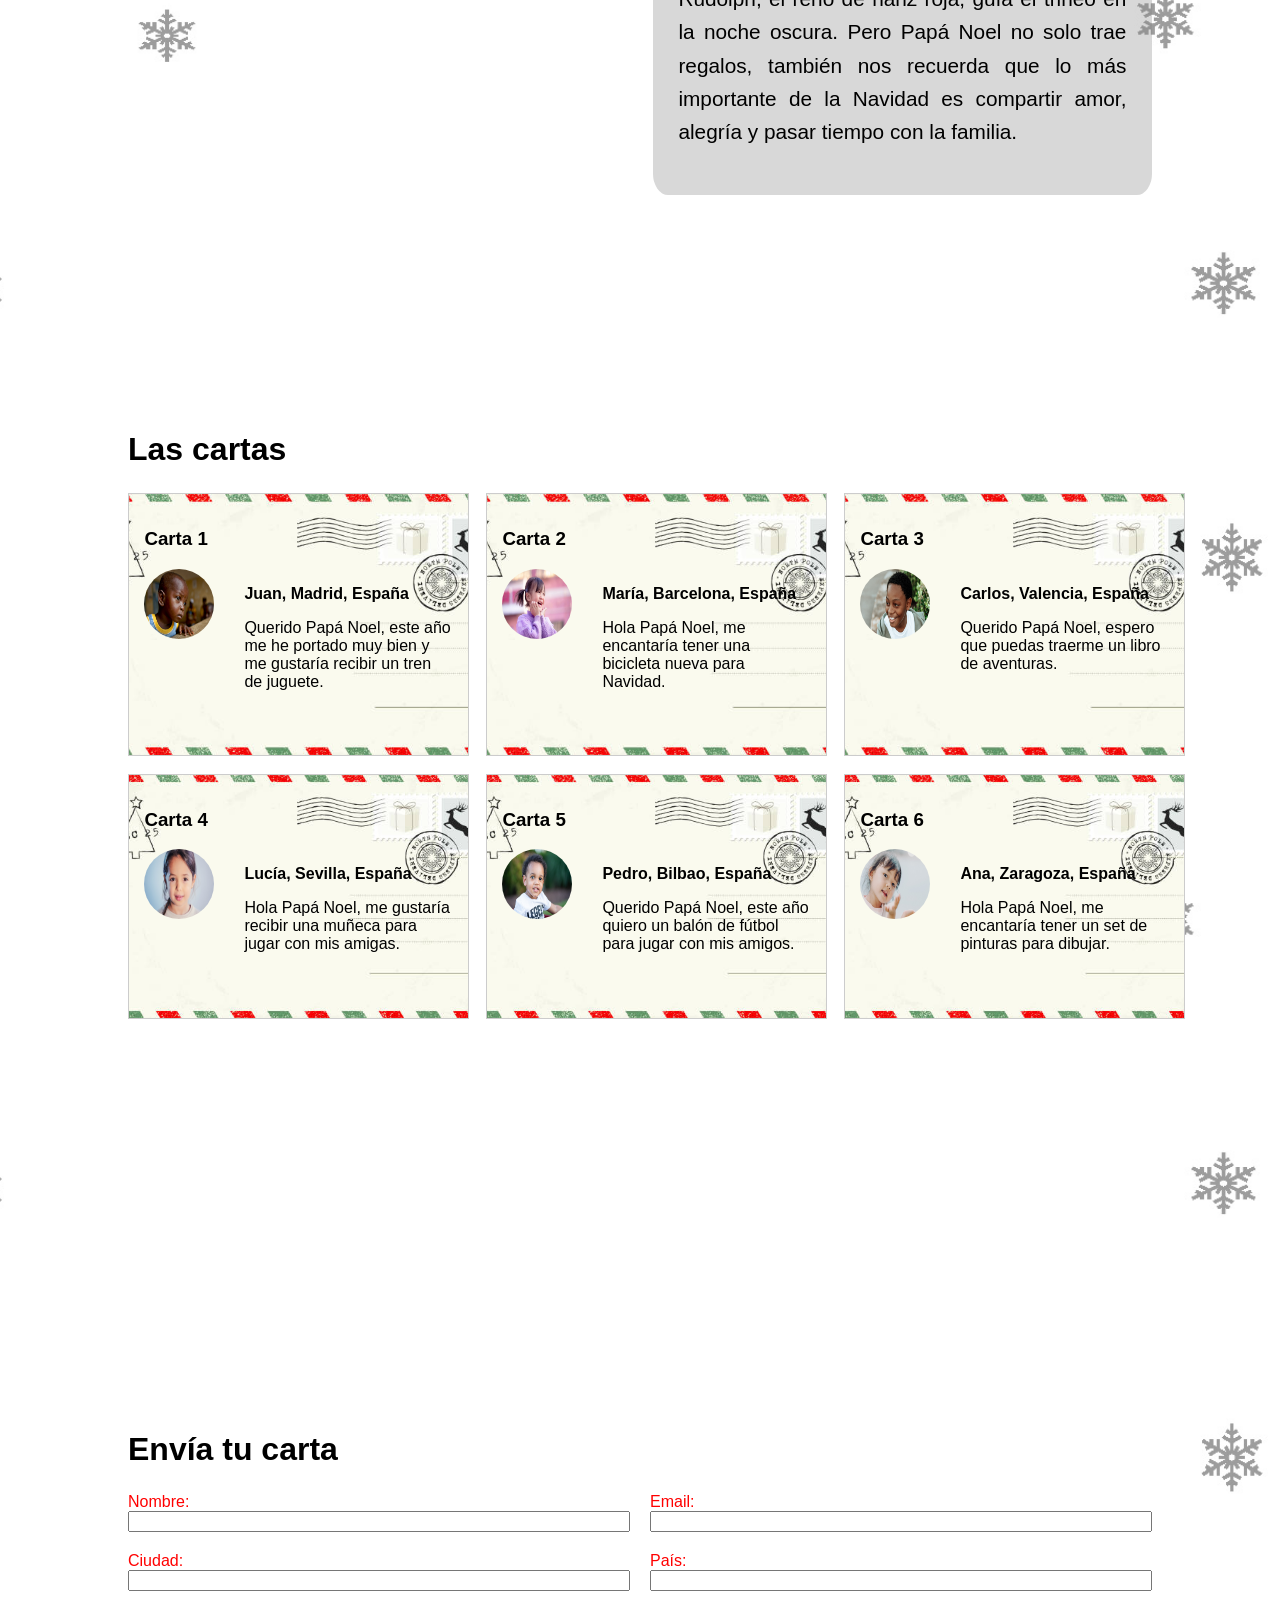
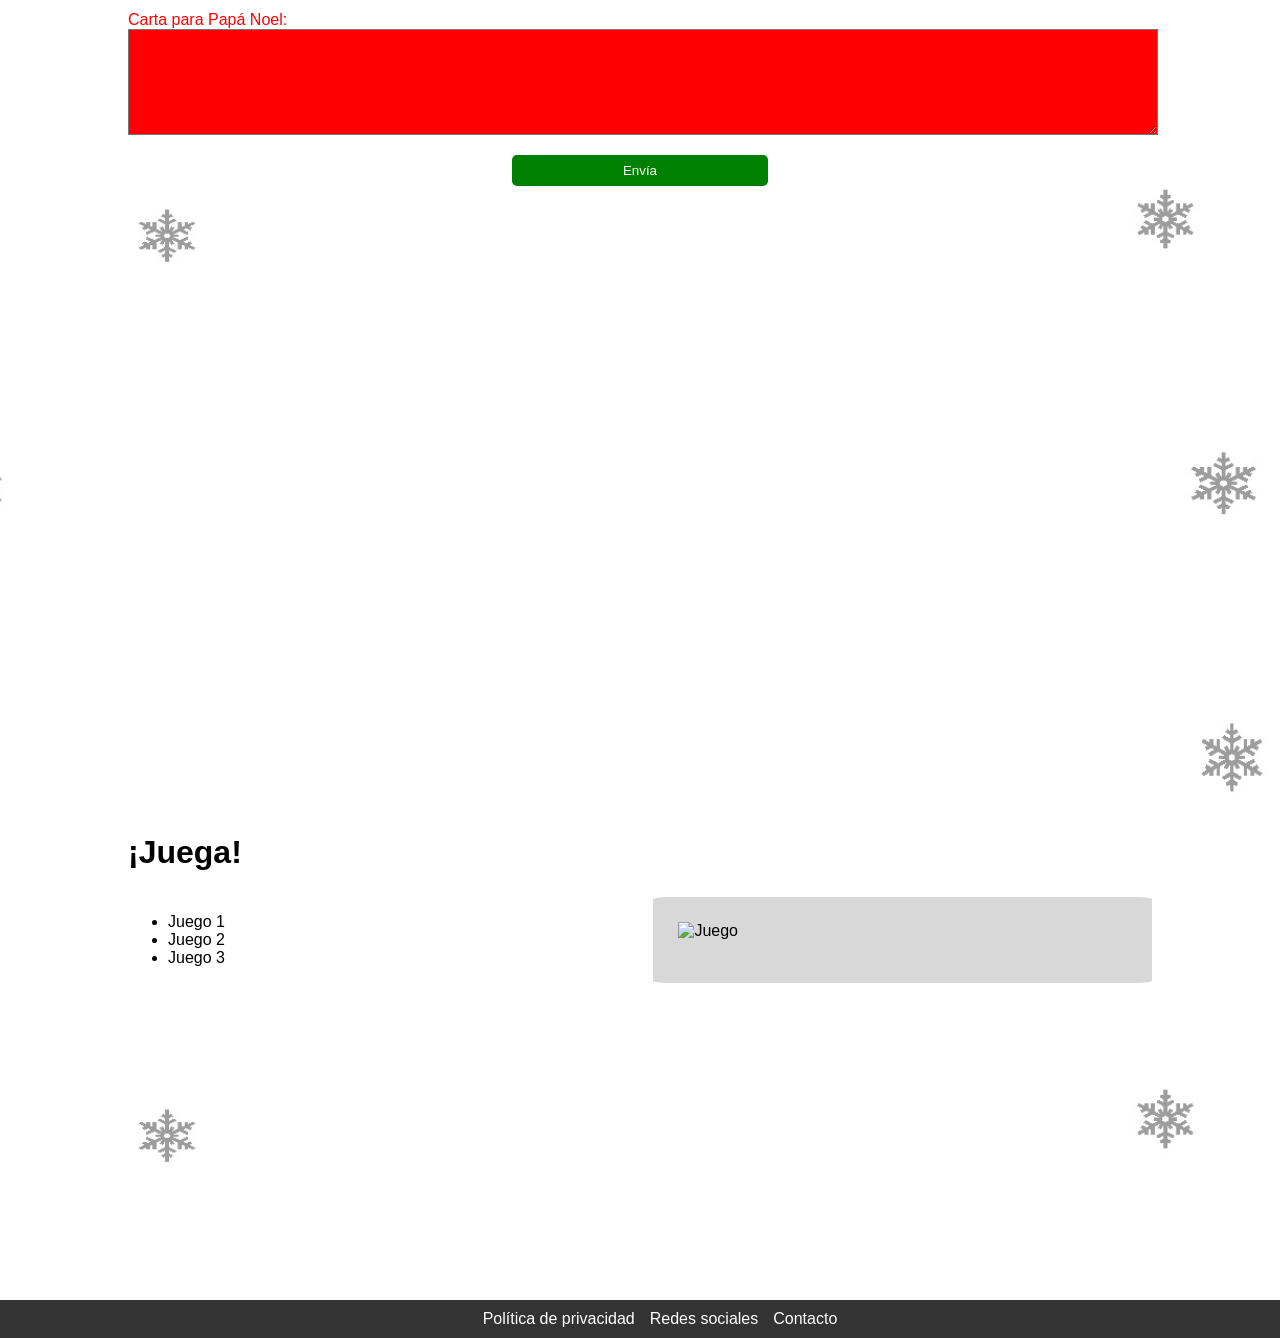
==== commit 7585adaf: "push fondos" ====
--- a/html/prueba.html
+++ b/html/prueba.html
@@ -1,5 +1,6 @@
 <!DOCTYPE html>
 <html lang="es">
+<link href="https://fonts.googleapis.com/css2?family=Great+Vibes&display=swap" rel="stylesheet">
 <head>
     <meta charset="UTF-8">
     <meta name="viewport" content="width=device-width, initial-scale=1.0">
@@ -8,7 +9,7 @@
 </head>
 <body>
     <header>
-        <a href="#home"><img src="imgs/logo.png" alt="Logo"></a>
+        <a href="#home"><img src="imgs/logo.jpg" alt="Logo"></a>
         <div class="menu">
             <nav>
                 <div class="active"><a href="#home">Inicio</a></div>
@@ -116,18 +117,30 @@
 
         <section id="envia-carta">
             <h2>Envía tu carta</h2>
-            <form>
+            <form class="grid-form">
+            <div class="form-group">
                 <label for="nombre">Nombre:</label>
                 <input type="text" id="nombre" name="nombre">
+            </div>
+            <div class="form-group">
                 <label for="email">Email:</label>
                 <input type="email" id="email" name="email">
+            </div>
+            <div class="form-group">
                 <label for="ciudad">Ciudad:</label>
                 <input type="text" id="ciudad" name="ciudad">
+            </div>
+            <div class="form-group">
                 <label for="pais">País:</label>
                 <input type="text" id="pais" name="pais">
+            </div>
+            <div class="form-group full-width">
                 <label for="carta">Carta para Papá Noel:</label>
                 <textarea id="carta" name="carta"></textarea>
+            </div>
+            <div class="form-group full-width">
                 <button type="submit" disabled>Envía</button>
+            </div>
             </form>
         </section>
 
@@ -156,4 +169,7 @@
         </ul>
     </footer>
 </body>
-</html>+</html>
+
+
+<!-- Para comentar ctrl+k+c -->
--- a/html/styles.css
+++ b/html/styles.css
@@ -8,22 +8,29 @@
 
 header {
     display: flex;
-    background-color: green;
-    color: white;
-    padding: 10px;
+    background-image: url("imgs/fondo1.jpg");
+    background-size: cover;
+    background-position: center;
+    color: white;
+    padding: 0.5%;
     position: fixed;
     width: 100%;
     justify-content: space-between;
     flex-direction: row;
-    max-height: 8vh;
+    max-height: 10vh;
     align-items: center;
 }
 
 header img {
-    max-width: 125px;
-    max-height: 125px;
+    max-width: 30%;
+    max-height: 30%;
     border-radius: 100%;
-
+    margin : 0 10%;
+
+}
+
+header img:hover {
+    box-shadow: 0 0 10px rgba(0, 0, 0, 0.1);
 }
 
 .menu {
@@ -45,7 +52,7 @@
 nav div {
     padding: 10px 15px;
     border-radius: 5px;
-    transition: background-color 0.3s ease;
+    transition: background-color 0.4s ease;
 }
 
 nav div a {
@@ -65,7 +72,7 @@
 
 /* Estilo del botón activo (opcional) */
 nav .active {
-    background-color: darkgreen;
+    background-color: rgb(25, 163, 3);
 }
 
 nav .active a {
@@ -116,55 +123,58 @@
     color: white;
 }
 
-main {
+
+section {
+    background-image: url('imgs/fondo.jpg');
+    background-size: cover;
+    background-position: center;
+    height: 100vh;
+    display: flex;
+    flex-direction: column;
     padding: 0 10%;
-}
-
-section {
-    height: 100vh;
-    display: flex;
-    flex-direction: column;
+    box-sizing: border-box;
+    padding-top: 10vh;
     justify-content: center;
-    align-items: center;
-    margin: 0;
-    box-sizing: border-box;
-    
-}
+}
+
 section h2 {
     width: 100%;
     font-size: 2em;
     margin-bottom: 2.5%;
-    align-items: left;
 }
 
 /* Estilos específicos para la primera sección (home) */
 #home {
+    
     text-align: center;
-   }
+    align-items: center;
+}
 
 #home h1 {
-    font-size: 4em;
+    font-family: 'Great Vibes', cursive; /* Fuente navideña */
+    font-size: 6em;
     margin-bottom: 5px;
 }
 
 #home p {
-    font-size: 1.6em;
+    font-size: 2.5em;
 }
 
 #home button {
-    background-color: green;
+    background-color: red;
     color: white;
     border: none;
-    padding: 10px 20px;
-    border-radius: 5px;
+    padding: 1% 2%;
+    border-radius: 5%;
     cursor: pointer;
-    margin-top: 20px;
+    width: 15%;
 }
 
 
 
 /* Estilos para el contenedor de contenido */
 .content {
+    
     display: flex;
     justify-content: center; /* Asegurar que ambas columnas estén centradas */
     align-items: top; /* Alinear verticalmente el contenido */
@@ -181,12 +191,24 @@
     width: 100%; /* La imagen ocupa el 100% del contenedor */
     height: auto;
     object-fit: cover;
-    border-radius: 10px; /* Bordes redondeados opcionales */
+    border-radius: 3%; /* Bordes redondeados opcionales */
+}
+
+.right-column {
+    border-radius: 3%;
+    padding: 2.5%;
+    background-color: rgba(128, 128, 128, 0.309);
 }
 
 /* Estilos para el texto */
+.right-column h3 {
+    font-size: 1.5em;
+    margin-bottom: 2.5%;
+}
+
 .right-column p {
-    font-size: 1.2em;
+
+    font-size: 1.3em;
     line-height: 1.6;
     text-align: justify; /* Justificar el texto */
 }
@@ -197,7 +219,7 @@
     display: grid;
     grid-template-columns: repeat(3, 1fr);
     gap: 50px;
-    max-width: 1500px;
+
 }
 
 .letter {
@@ -206,11 +228,13 @@
     background-position: center; /* Centra la imagen en el contenedor */
     background-repeat: no-repeat; /* Evita que la imagen se repita */
     border: 1px solid #ccc;
-    border-radius: 5%;
-    padding: 20px;
+    border-radius: 0%;
+    cursor: pointer;
+    padding: 5%;
+    width: 100%;
+    height: 100%;
     display: flex;
     flex-direction: column; /* Organiza el contenido en columna */
-    gap: 20px;
 }
 
 .letter:hover {
@@ -235,15 +259,45 @@
 }
 
 
-
-/* Estilos para formularios */
-form {
-    display: flex;
-    flex-direction: column;
-    gap: 10px;
-    width: 100%;
-    max-width: 600px;
-}
+/* Estilos para el formulario */
+.grid-form {
+    display: grid;
+    grid-template-columns: repeat(2, 1fr); /* 2 columnas de igual tamaño */
+    gap: 20px; /* Espacio entre los elementos del grid */
+    width: 100%;
+}
+
+/* Los elementos que ocuparán toda la fila */
+.full-width {
+    grid-column: span 2; /* Hace que los últimos elementos ocupen las dos columnas */
+}
+
+.grid-form textarea {
+    width: 100%;
+    height: 100px;
+    background-color: #ff0000;
+ 
+}
+
+/* Estilos generales para los campos del formulario */
+.form-group {
+    display: flex;
+    flex-direction: column; /* Etiquetas y campos en columna */
+    color: #ff0000;
+    
+}
+
+.grid-form button {
+    width: 25%;
+    padding: 0.75%;
+    background-color: green;
+    color: white;
+    border: none;
+    border-radius: 5px;
+    cursor: pointer;
+    align-self: center;
+}
+
 
 /* Estilos para el pie de página */
 footer {
@@ -251,6 +305,9 @@
     color: white;
     padding: 10px 20px;
     text-align: center;
+    width: 100%;
+
+    
 }
 
 footer ul {
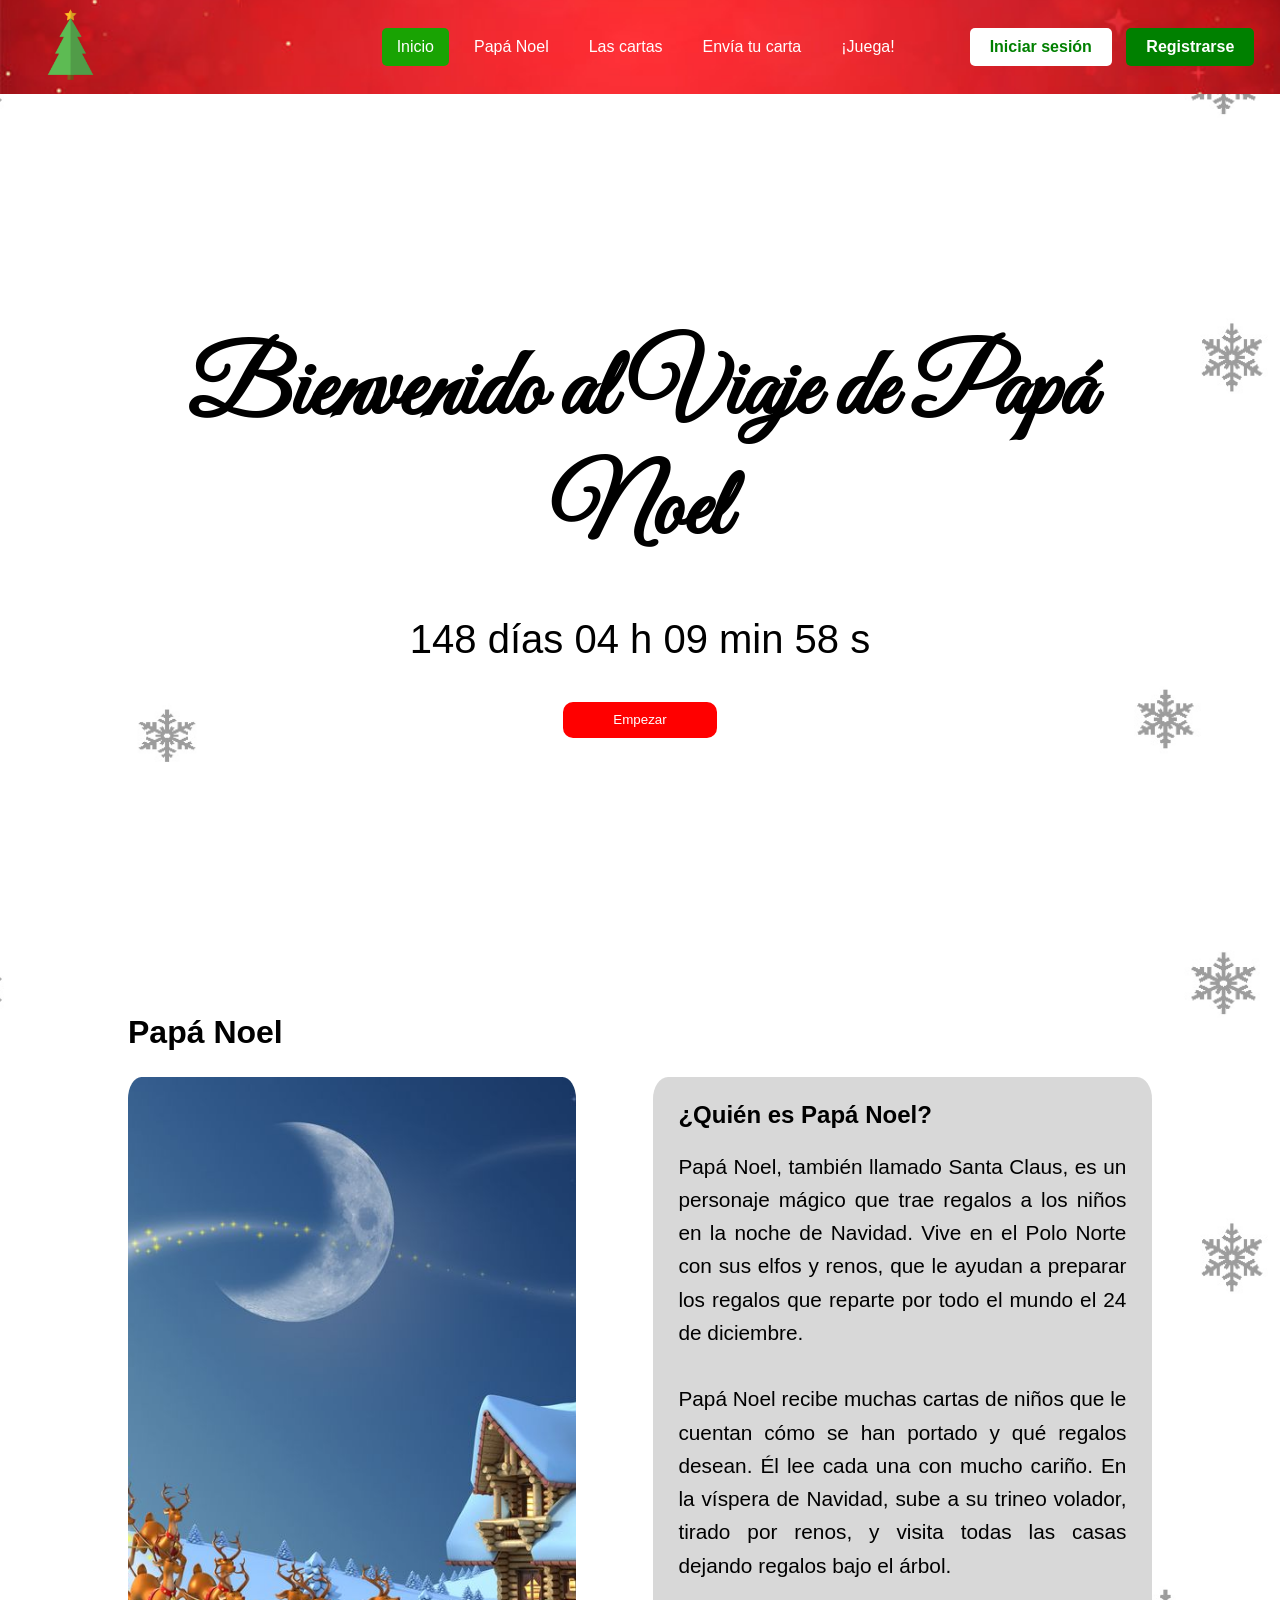
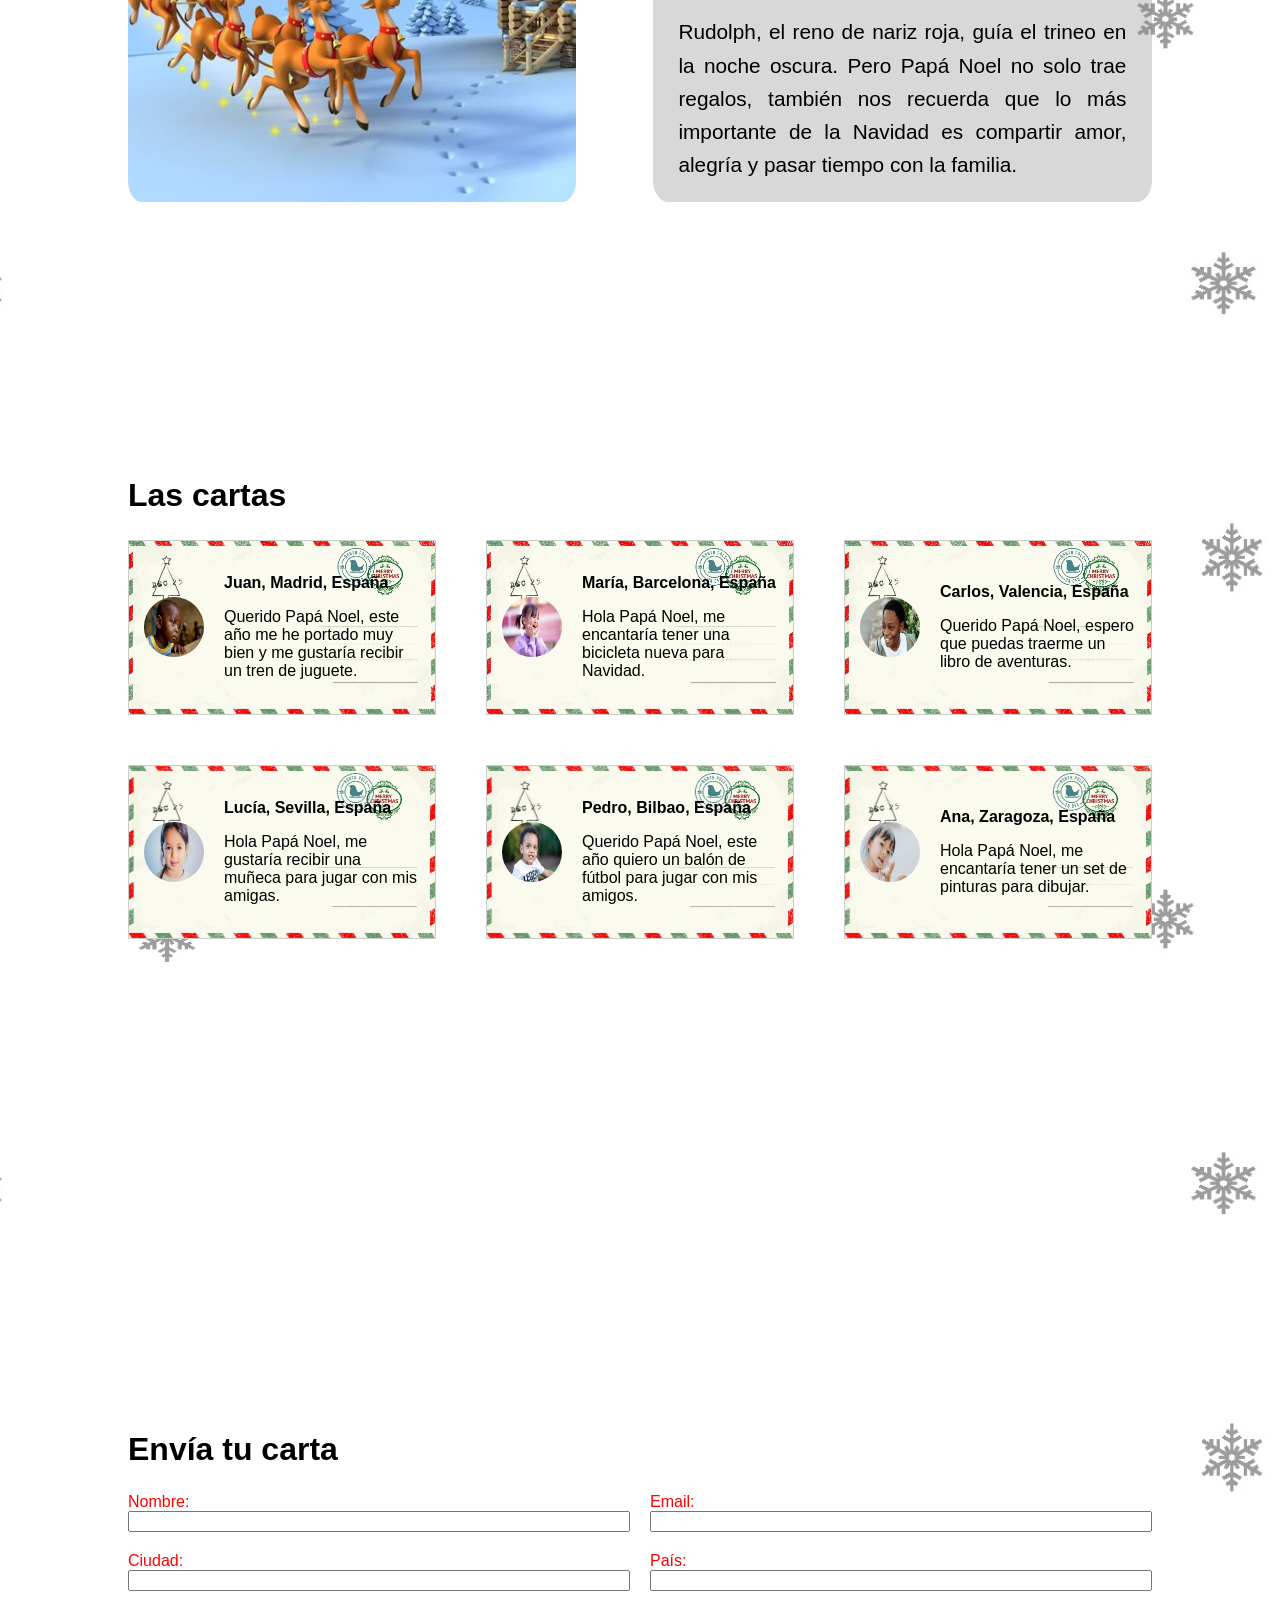
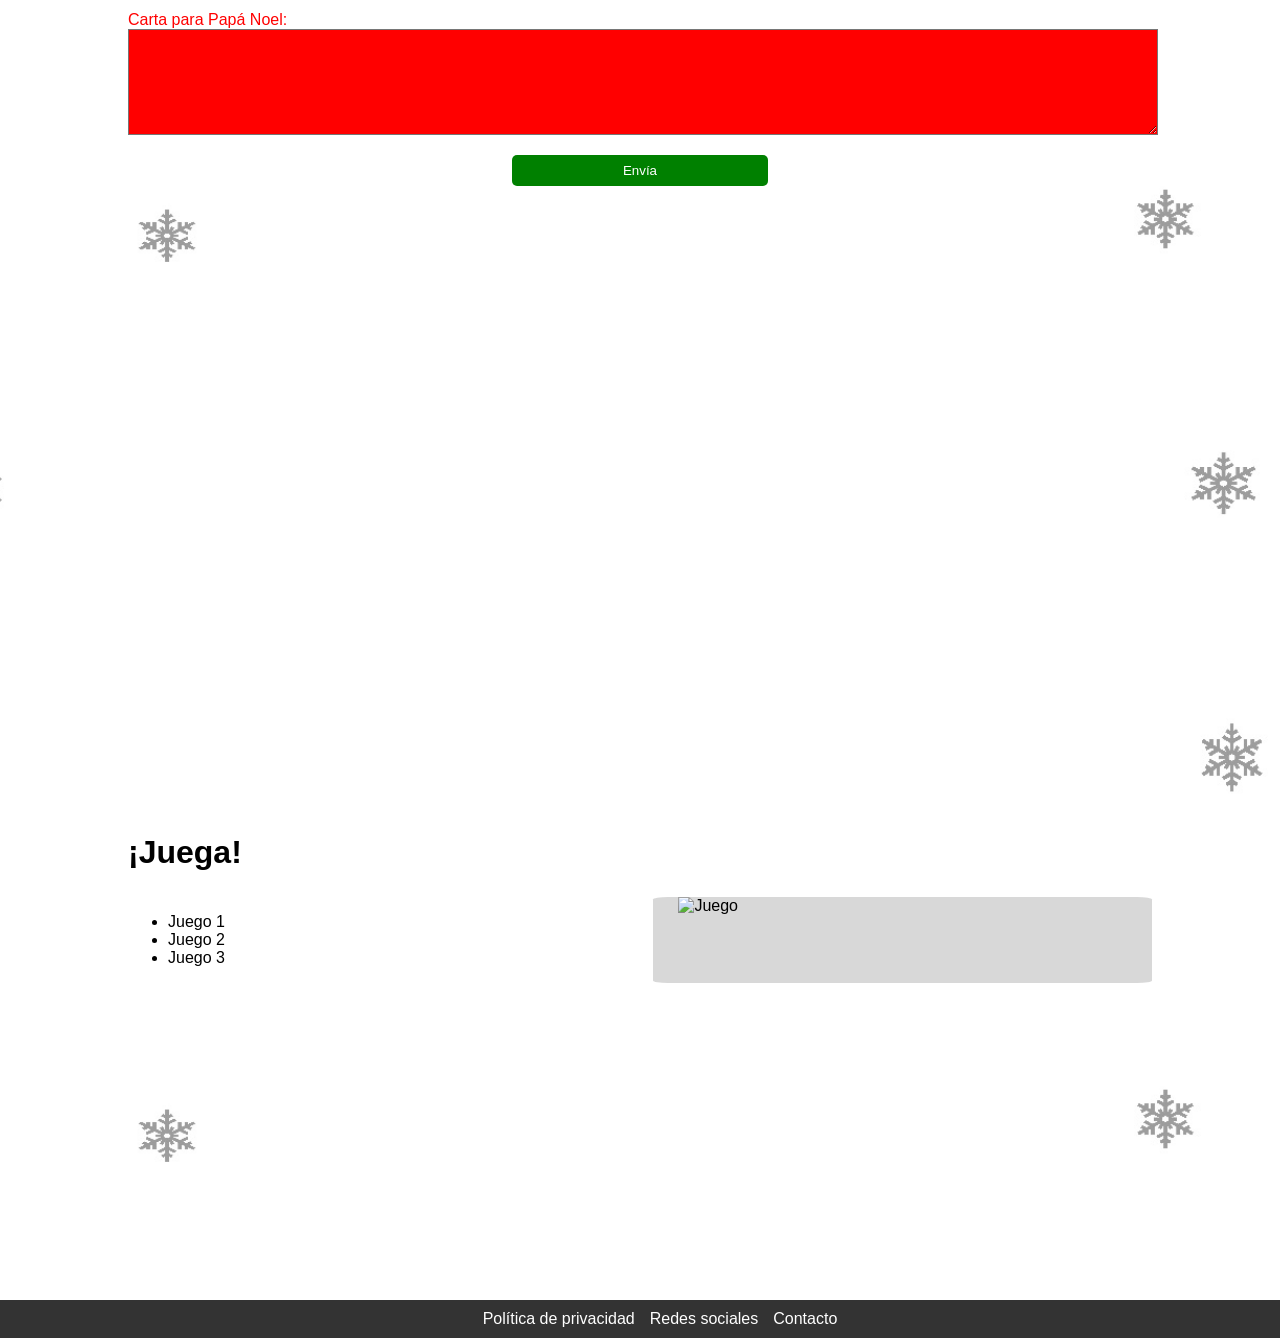
==== commit e41f4959: "mucho hover" ====
--- a/html/prueba.html
+++ b/html/prueba.html
@@ -41,9 +41,9 @@
                 <div class="right-column">
                     <h3>¿Quién es Papá Noel?</h3>
                     <p>Papá Noel, también llamado Santa Claus, es un personaje mágico que trae regalos a los niños en la noche de Navidad. Vive en el Polo Norte con sus elfos y renos, que le ayudan a preparar los regalos que reparte por todo el mundo el 24 de diciembre.<br>
-
+                        <br>
                         Papá Noel recibe muchas cartas de niños que le cuentan cómo se han portado y qué regalos desean. Él lee cada una con mucho cariño. En la víspera de Navidad, sube a su trineo volador, tirado por renos, y visita todas las casas dejando regalos bajo el árbol.<br>
-                        
+                        <br>
                         Rudolph, el reno de nariz roja, guía el trineo en la noche oscura. Pero Papá Noel no solo trae regalos, también nos recuerda que lo más importante de la Navidad es compartir amor, alegría y pasar tiempo con la familia.</p>
                 </div>
             </div>
@@ -53,7 +53,6 @@
             <h2>Las cartas</h2>
             <div class="letters">
                 <div class="letter">
-                    <h3>Carta 1</h3>
                     <div class="letter-content">
                         <img src="imgs/nino1.jpg" alt="Remitente 1">
                         <div>
@@ -63,7 +62,6 @@
                     </div>
                 </div>
                 <div class="letter">
-                    <h3>Carta 2</h3>
                     <div class="letter-content">
                         <img src="imgs/nina1.jpg" alt="Remitente 2">
                         <div>
@@ -73,7 +71,6 @@
                     </div>
                 </div>
                 <div class="letter">
-                    <h3>Carta 3</h3>
                     <div class="letter-content">
                         <img src="imgs/nino2.jpg" alt="Remitente 3">
                         <div>
@@ -83,7 +80,6 @@
                     </div>
                 </div>
                 <div class="letter">
-                    <h3>Carta 4</h3>
                     <div class="letter-content">
                         <img src="imgs/nina2.jpg" alt="Remitente 4">
                         <div>
@@ -93,7 +89,6 @@
                     </div>
                 </div>
                 <div class="letter">
-                    <h3>Carta 5</h3>
                     <div class="letter-content">
                         <img src="imgs/nino3.jpg" alt="Remitente 5">
                         <div>
@@ -103,7 +98,6 @@
                     </div>
                 </div>
                 <div class="letter">
-                    <h3>Carta 6</h3>
                     <div class="letter-content">
                         <img src="imgs/nina3.jpg" alt="Remitente 6">
                         <div>
--- a/html/styles.css
+++ b/html/styles.css
@@ -19,6 +19,7 @@
     flex-direction: row;
     max-height: 10vh;
     align-items: center;
+    z-index: 1000;
 }
 
 header img {
@@ -30,7 +31,7 @@
 }
 
 header img:hover {
-    box-shadow: 0 0 10px rgba(0, 0, 0, 0.1);
+    box-shadow: 0 0 10px rgb(0, 0, 0);
 }
 
 .menu {
@@ -165,9 +166,19 @@
     color: white;
     border: none;
     padding: 1% 2%;
-    border-radius: 5%;
+    border-radius: 10px;
     cursor: pointer;
     width: 15%;
+    transition: background-color 0.3s ease, transform 0.3s ease;
+}
+
+#home button:hover {
+    background-color: darkred;
+}
+
+#home button:active {
+    background-color: #660000;
+    transform: scale(1.05);
 }
 
 
@@ -189,14 +200,21 @@
 /* Estilos para la imagen */
 .left-column img {
     width: 100%; /* La imagen ocupa el 100% del contenedor */
-    height: auto;
+    height: 100%;
     object-fit: cover;
     border-radius: 3%; /* Bordes redondeados opcionales */
+    transition: background-color 0.3s ease, transform 0.3s ease;
+}
+
+.left-column img:active {
+    box-shadow: 0 0 20px rgba(0, 86, 224, 0.808); /* Sombra al pasar el ratón */
+    transform: scale(1.03);
+    cursor: pointer;
 }
 
 .right-column {
     border-radius: 3%;
-    padding: 2.5%;
+    padding: 0 2.5% 0 2.5%;
     background-color: rgba(128, 128, 128, 0.309);
 }
 
@@ -212,50 +230,60 @@
     line-height: 1.6;
     text-align: justify; /* Justificar el texto */
 }
-
 /* Estilos específicos para la sección de cartas */
 .letters {
     width: 100%;
     display: grid;
-    grid-template-columns: repeat(3, 1fr);
+    grid-template-columns: repeat(3, 1fr); /* 3 columnas */
+    grid-template-rows: auto auto; /* 2 filas automáticas */
     gap: 50px;
-
+    justify-items: center; /* Centra las cartas dentro del grid */
 }
 
 .letter {
-    background-image: url('imgs/carta.jpg'); /* Reemplaza con la ruta de tu imagen de fondo */
-    background-size: cover; /* Ajusta la imagen para que cubra todo el área del contenedor */
+    background-image: url('imgs/carta.jpg'); /* Ruta de la imagen de fondo */
+    background-size: cover; /* La imagen cubrirá todo el contenedor */
     background-position: center; /* Centra la imagen en el contenedor */
     background-repeat: no-repeat; /* Evita que la imagen se repita */
     border: 1px solid #ccc;
-    border-radius: 0%;
-    cursor: pointer;
-    padding: 5%;
-    width: 100%;
-    height: 100%;
-    display: flex;
-    flex-direction: column; /* Organiza el contenido en columna */
+    cursor: pointer;
+    width: 100%;
+    height: 0;
+    padding-top: 56.03%; /* Mantiene la relación de aspecto de la imagen (343/612) */
+    position: relative;
+    box-sizing: border-box; /* Para incluir el padding en el cálculo del tamaño */
+    transition: box-shadow 0.3s ease, transform 0.3s ease; /* Añade transición para ambos efectos */
 }
 
 .letter:hover {
-    box-shadow: 0 0 10px rgba(0, 0, 0, 0.1);
+    box-shadow: 0 0 20px rgba(5, 141, 0, 0.698);
+    transform: scale(1.05);
 }
 
 .letter-header {
     display: flex;
-    flex-direction: column; /* Organiza el header en columna */
+    flex-direction: column;
 }
 
 .letter-content {
-    display: flex;
-    flex-direction: row; /* Organiza el contenido en fila */
-    gap: 30px;
+    position: absolute;
+    top: 0; /* Alinea el contenido en la parte superior */
+    bottom: 0; /* Alinea el contenido en la parte inferior */
+    left: 0; /* Alinea el contenido al borde izquierdo */
+    right: 0; /* Alinea el contenido al borde derecho */
+    padding: 15px; /* Añade espacio interno */
+    display: flex;
+    flex-direction: row;
+    align-items: center;
+    gap: 20px; /* Espacio entre la imagen y el texto */
+    box-sizing: border-box;
+    color: black; /* Hace que el texto sea visible sobre el fondo */
 }
 
 .letter img {
-    width: 70px;
-    height: 70px;
-    border-radius: 100%;
+    width: 60px;
+    height: 60px;
+    border-radius: 50%; /* Hace que la imagen sea circular */
 }
 
 
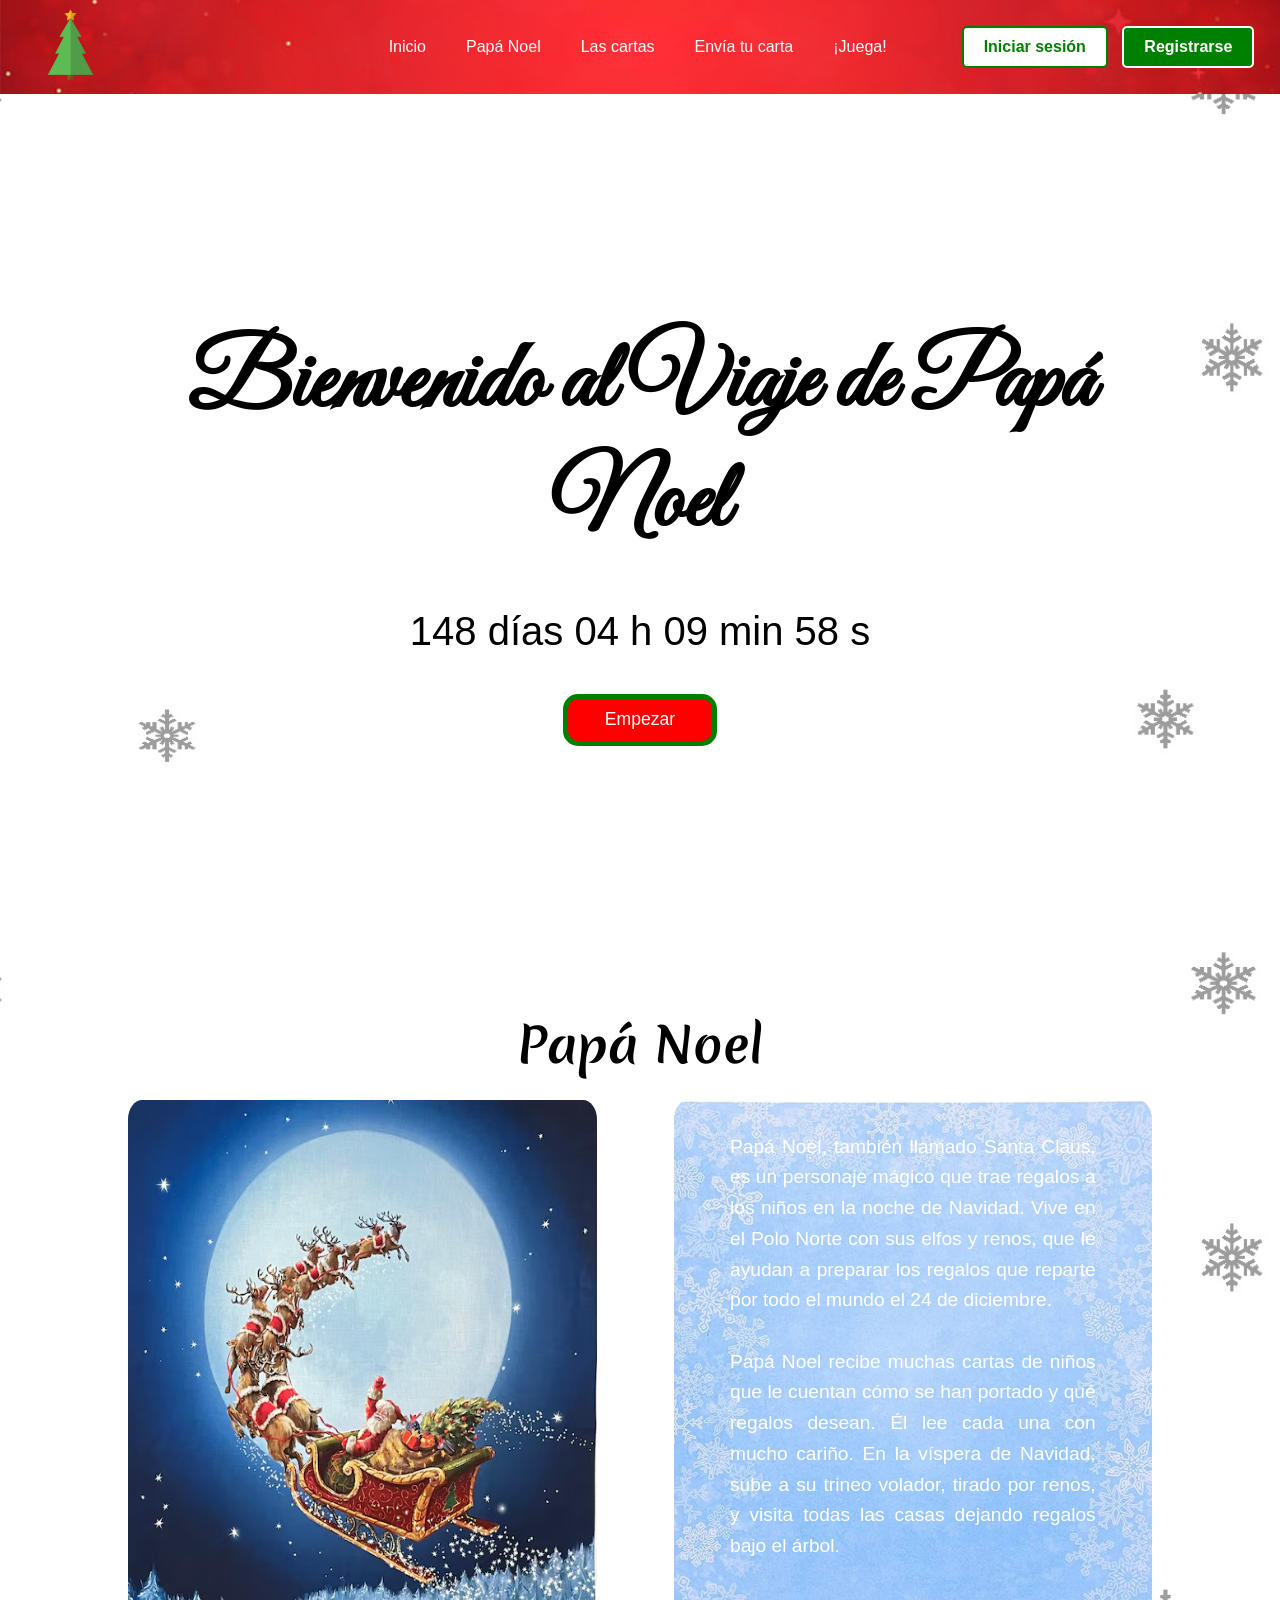
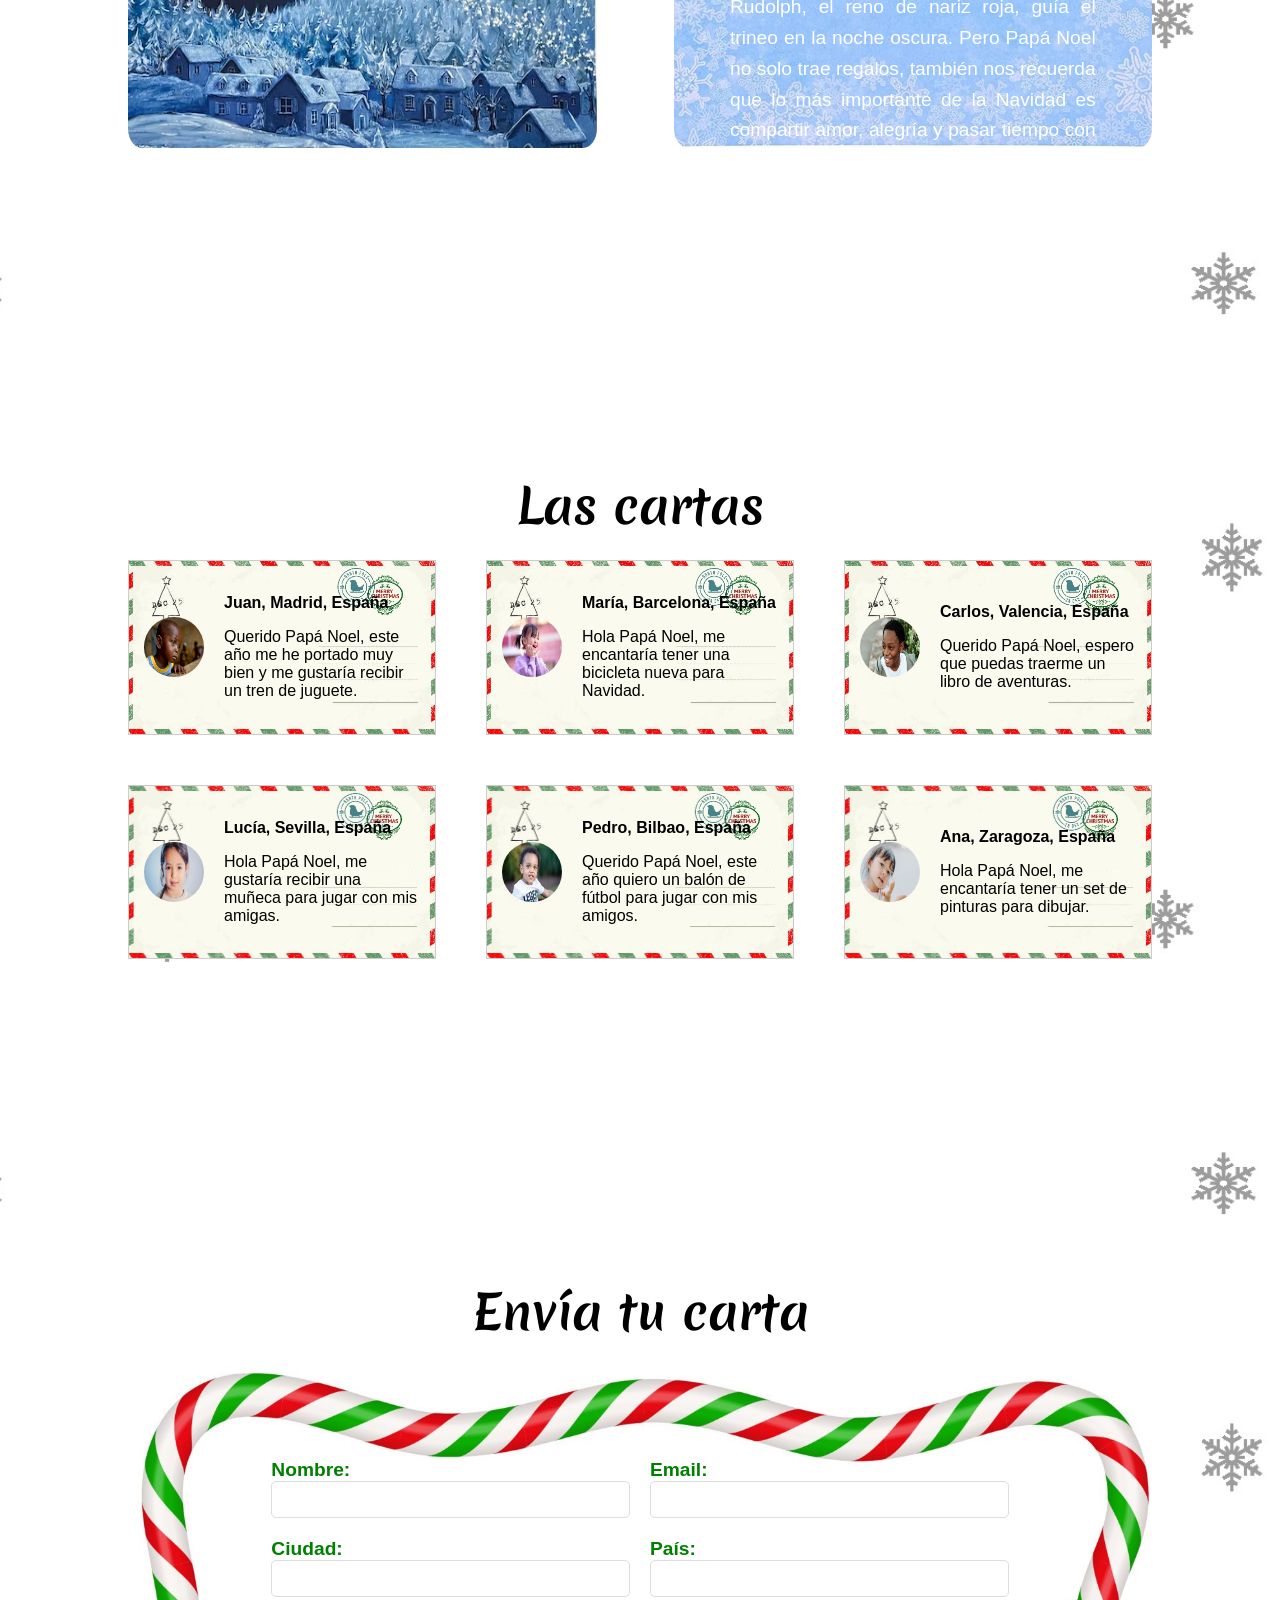
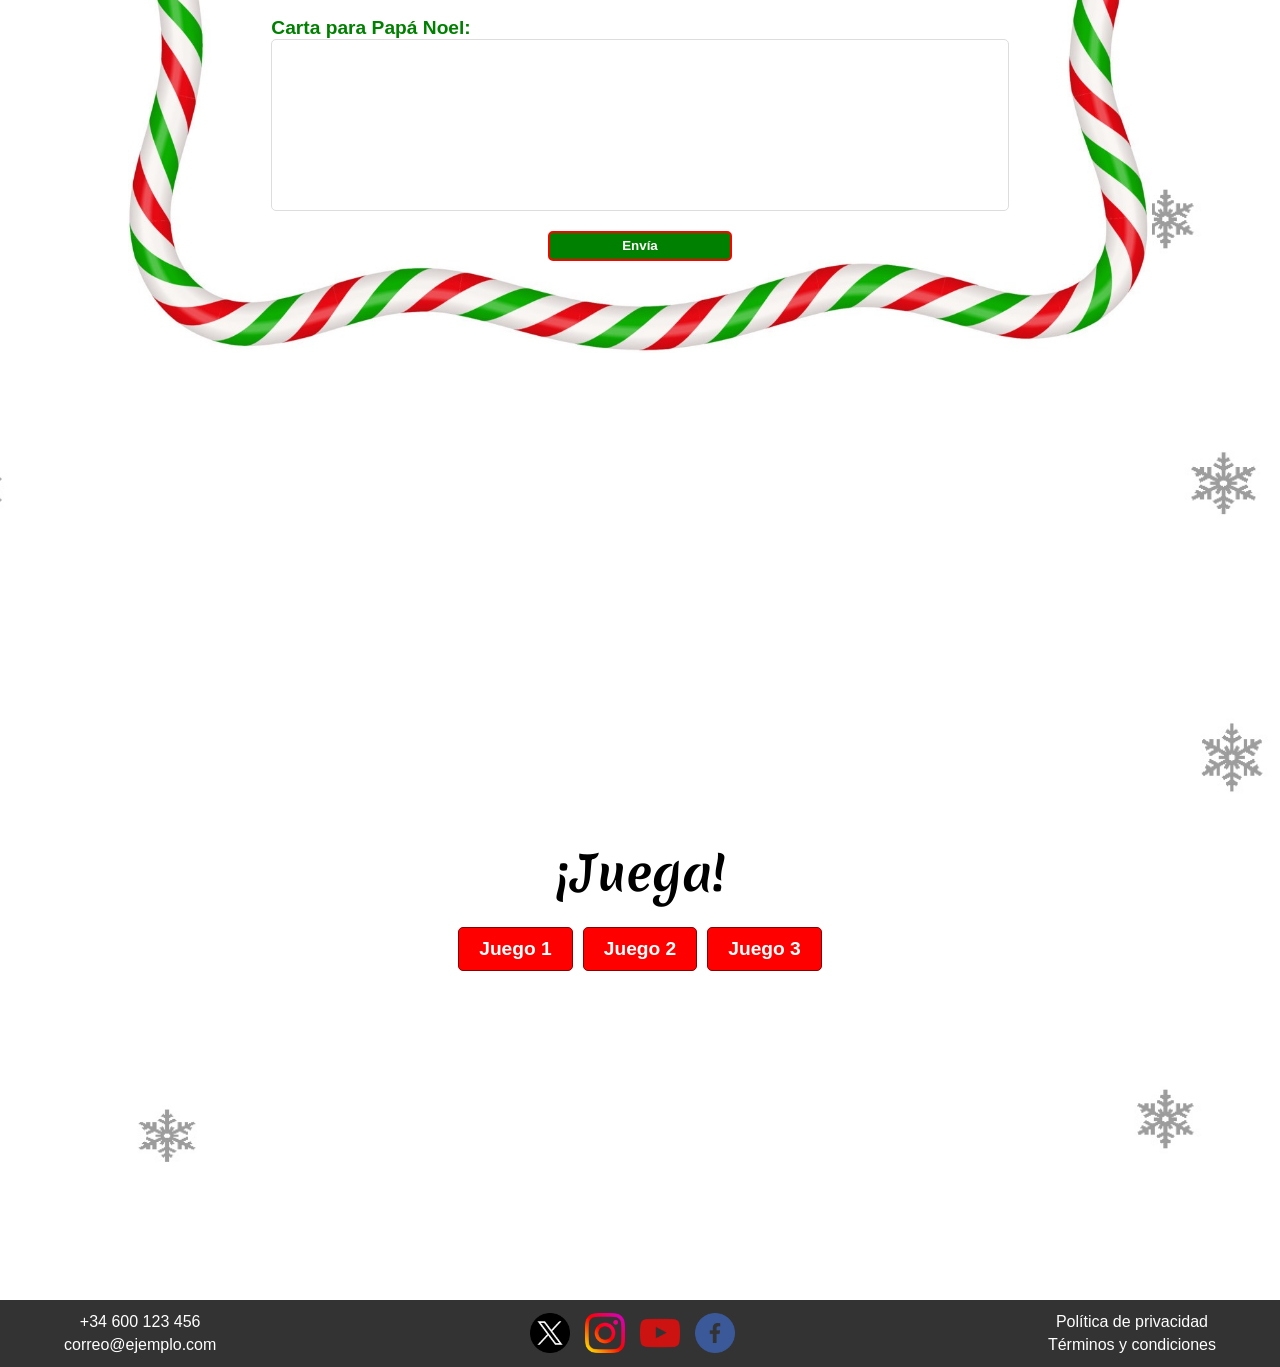
==== commit 119c7f0c: "pushcomple" ====
--- a/html/prueba.html
+++ b/html/prueba.html
@@ -6,6 +6,7 @@
     <meta name="viewport" content="width=device-width, initial-scale=1.0">
     <title>Viaje de Papá Noel</title>
     <link rel="stylesheet" href="styles.css">
+    <link href="https://fonts.googleapis.com/css2?family=Mountains+of+Christmas&family=Merienda&family=Patrick+Hand&family=Rock+Salt&family=Quicksand&display=swap" rel="stylesheet">
 </head>
 <body>
     <header>
@@ -16,7 +17,7 @@
                 <div><a href="#papa-noel">Papá Noel</a></div>
                 <div><a href="#cartas">Las cartas</a></div>
                 <div><a href="#envia-carta">Envía tu carta</a></div>
-                <div><a href="#juega">¡Juega!</a></div>
+                <div><a href="#game1">¡Juega!</a></a></div>
             </nav>
             <div class="auth-buttons">
                 <button class="login-btn">Iniciar sesión</button> 
@@ -111,56 +112,75 @@
 
         <section id="envia-carta">
             <h2>Envía tu carta</h2>
-            <form class="grid-form">
-            <div class="form-group">
-                <label for="nombre">Nombre:</label>
-                <input type="text" id="nombre" name="nombre">
+            <div class="form-container">
+                <form class="grid-form">
+                    <div class="form-group">
+                        <label for="nombre">Nombre:</label>
+                        <input type="text" id="nombre" name="nombre">
+                    </div>
+                    <div class="form-group">
+                        <label for="email">Email:</label>
+                        <input type="email" id="email" name="email">
+                    </div>
+                    <div class="form-group">
+                        <label for="ciudad">Ciudad:</label>
+                        <input type="text" id="ciudad" name="ciudad">
+                    </div>
+                    <div class="form-group">
+                        <label for="pais">País:</label>
+                        <input type="text" id="pais" name="pais">
+                    </div>
+                    <div class="form-group full-width">
+                        <label for="carta">Carta para Papá Noel:</label>
+                        <textarea id="carta" name="carta"></textarea>
+                    </div>
+                    <div class="form-group full-width">
+                        <button type="submit" disabled><strong>Envía</strong></button>
+                    </div>
+                </form>
             </div>
-            <div class="form-group">
-                <label for="email">Email:</label>
-                <input type="email" id="email" name="email">
-            </div>
-            <div class="form-group">
-                <label for="ciudad">Ciudad:</label>
-                <input type="text" id="ciudad" name="ciudad">
-            </div>
-            <div class="form-group">
-                <label for="pais">País:</label>
-                <input type="text" id="pais" name="pais">
-            </div>
-            <div class="form-group full-width">
-                <label for="carta">Carta para Papá Noel:</label>
-                <textarea id="carta" name="carta"></textarea>
-            </div>
-            <div class="form-group full-width">
-                <button type="submit" disabled>Envía</button>
-            </div>
-            </form>
         </section>
+        
 
         <section id="juega">
             <h2>¡Juega!</h2>
-            <div class="content">
-                <div class="left-column">
-                    <ul class="game-menu">
-                        <li>Juego 1</li>
-                        <li>Juego 2</li>
-                        <li>Juego 3</li>
-                    </ul>
-                </div>
-                <div class="right-column">
-                    <img src="juego.jpg" alt="Juego">
+            <div class="juegos">
+                <ul class="game-menu">
+                    <li><a href="#game1">Juego 1</a></li>
+                    <li><a href="#game2">Juego 2</a></li>
+                    <li><a href="#game3">Juego 3</a></li>
+                </ul>
+                <div class="bloque-juegos">
+                    <div class="game-image" id="game1">
+                        <img src="imgs/juego1.jpg" alt="Juego 1">
+                    </div>
+                    <div class="game-image" id="game2">
+                        <img src="imgs/juego2.jpg" alt="Juego 2">
+                    </div>
+                    <div class="game-image" id="game3">
+                        <img src="imgs/juego3.jpg" alt="Juego 3">
+                    </div>
                 </div>
             </div>
         </section>
+        
     </main>
 
     <footer>
-        <ul>
-            <li><a href="">Política de privacidad</a></li>
-            <li><a href="">Redes sociales</a></li>
-            <li><a href="">Contacto</a></li>
-        </ul>
+        <div class="contact-info">
+            <p>+34 600 123 456</p>
+            <p>correo@ejemplo.com</p>
+        </div>
+        <div class="social-media">
+            <img src="imgs/twitter.png" alt="Red social 1" />
+            <img src="imgs/instagram.png" alt="Red social 2" />
+            <img src="imgs/youtube.png" alt="Red social 3" />
+            <img src="imgs/facebook.png" alt="Red social 4" />
+        </div>
+        <div class="legal-links">
+            <p><a href="url-politica-privacidad">Política de privacidad</a></p>
+            <p><a href="url-terminos-condiciones">Términos y condiciones</a></p>
+        </div>
     </footer>
 </body>
 </html>
--- a/html/styles.css
+++ b/html/styles.css
@@ -4,6 +4,7 @@
     margin: 0;
     padding: 0;
     width: 100%;
+    scroll-behavior: smooth; /* Suaviza el desplazamiento */
 }
 
 header {
@@ -53,7 +54,7 @@
 nav div {
     padding: 10px 15px;
     border-radius: 5px;
-    transition: background-color 0.4s ease;
+    transition: background-color 0.5s ease;
 }
 
 nav div a {
@@ -63,7 +64,7 @@
 
 /* Cambia el fondo al pasar el ratón por los botones de navegación */
 nav div:hover {
-    background-color: #0c5805; /* Color verde  al pasar el ratón */
+    background-color: green; /* Color verde  al pasar el ratón */
 }
 
 /* Opcional: Cambia también el color del texto al pasar el ratón */
@@ -71,14 +72,6 @@
     color: white;
 }
 
-/* Estilo del botón activo (opcional) */
-nav .active {
-    background-color: rgb(25, 163, 3);
-}
-
-nav .active a {
-    color: white;
-}
 
 /* Estilos de los botones de autenticación (login y registro) */
 .auth-buttons button {
@@ -96,31 +89,33 @@
 .auth-buttons .login-btn {
     background-color: white;
     color: green;
+    border: 2px solid green; /* Añade un borde al botón */
 }
 
 .auth-buttons .login-btn:hover {
-    background-color: lightgreen; /* Cambia el fondo al pasar el ratón */
-    color: white;  /* Cambia el color del texto al pasar el ratón */
+    background-color: rgb(232, 232, 232); /* Cambia el fondo al pasar el ratón */
+    color: green;  /* Cambia el color del texto al pasar el ratón */
 }
 
 .auth-buttons .login-btn:active {
-    background-color: darkgreen; /* Fondo más oscuro al hacer clic */
-    color: white;
+    background-color: rgb(219, 219, 219); /* Fondo más oscuro al hacer clic */
+    color: green;
 }
 
 /* Personalización del botón de registrarse */
 .auth-buttons .register-btn {
     background-color: green;
     color: white;
+    border: 2px solid white; /* Añade un borde al botón */
 }
 
 .auth-buttons .register-btn:hover {
-    background-color: darkgreen; /* Fondo más oscuro al pasar el ratón */
+    background-color: rgb(0, 111, 0); /* Fondo más oscuro al pasar el ratón */
     color: white;
 }
 
 .auth-buttons .register-btn:active {
-    background-color: #004d00; /* Fondo aún más oscuro al hacer clic */
+    background-color: rgb(0, 98, 0); /* Fondo aún más oscuro al hacer clic */
     color: white;
 }
 
@@ -140,8 +135,11 @@
 
 section h2 {
     width: 100%;
-    font-size: 2em;
-    margin-bottom: 2.5%;
+    font-size: 3em; /* Cambia el tamaño de la fuente */
+    margin-bottom: 2%;
+    text-align: center;
+    color: black; /* Cambia el color del texto */
+    font-family: 'Merienda', cursive; /* Cambia la fuente */
 }
 
 /* Estilos específicos para la primera sección (home) */
@@ -164,16 +162,19 @@
 #home button {
     background-color: red;
     color: white;
-    border: none;
     padding: 1% 2%;
-    border-radius: 10px;
+    border-radius: 15px;
     cursor: pointer;
     width: 15%;
     transition: background-color 0.3s ease, transform 0.3s ease;
+    border: 5px solid green; /* Añade un borde al botón */
+    font-size: 1.1em;
 }
 
 #home button:hover {
     background-color: darkred;
+    border: 5px solid darkgreen; /* Añade un borde al botón */
+
 }
 
 #home button:active {
@@ -183,39 +184,52 @@
 
 
 
+
+
 /* Estilos para el contenedor de contenido */
 .content {
-    
-    display: flex;
-    justify-content: center; /* Asegurar que ambas columnas estén centradas */
-    align-items: top; /* Alinear verticalmente el contenido */
+    display: flex;
+    justify-content: space-between; /* Asegurar que ambas columnas estén distribuidas */
+    align-items: stretch; /* Asegura que ambas columnas tengan la misma altura */
     gap: 7.5%; /* Espacio entre las columnas */
+    width: 100%; /* Asegura que el contenedor principal use todo el ancho */
+    height: 80vh;
 }
 
 /* Estilos para las columnas */
 .left-column, .right-column {
-    flex: 1; /* Hacer que ambas columnas ocupen el mismo espacio */
+    width: 50%; /* Ambas columnas ocuparán el 50% del ancho del contenedor */
+    height: 90%; /* Ambas columnas ocuparán el 100% de la altura del contenedor */
+    box-sizing: border-box; /* Asegurar que padding y border se incluyan en el tamaño total */
+    padding: 0; /* Asegurarnos de que el padding sea igual en ambas columnas */
 }
 
 /* Estilos para la imagen */
 .left-column img {
-    width: 100%; /* La imagen ocupa el 100% del contenedor */
-    height: 100%;
-    object-fit: cover;
+    object-fit: fill; /* Deformar la imagen para que cubra todo el espacio */
     border-radius: 3%; /* Bordes redondeados opcionales */
     transition: background-color 0.3s ease, transform 0.3s ease;
+    width: 100%; /* Asegurarse de que la imagen ocupe todo el ancho de la columna */
+    height: 100%; /* Asegurarse de que la imagen ocupe todo el alto de la columna */
 }
 
 .left-column img:active {
-    box-shadow: 0 0 20px rgba(0, 86, 224, 0.808); /* Sombra al pasar el ratón */
+    box-shadow: 0 0 20px rgba(0, 86, 224, 0.808); /* Sombra al hacer clic */
     transform: scale(1.03);
     cursor: pointer;
 }
 
+/* Estilos para la columna derecha */
 .right-column {
     border-radius: 3%;
-    padding: 0 2.5% 0 2.5%;
-    background-color: rgba(128, 128, 128, 0.309);
+    background-image: url('imgs/fondonieve.jpg'); /* Añadir imagen de fondo */
+    padding: 2% 5.5%; /* Espaciado interno */
+    background-size: cover; /* Ajustar la imagen para cubrir todo el contenedor */
+    background-position: center; /* Centrar la imagen */
+    color: white;
+    display: flex;
+    flex-direction: column; /* Para organizar el texto dentro */
+    justify-content: center; /* Alinear verticalmente el contenido */
 }
 
 /* Estilos para el texto */
@@ -225,11 +239,15 @@
 }
 
 .right-column p {
-
-    font-size: 1.3em;
+    font-size: 1.2em;
     line-height: 1.6;
     text-align: justify; /* Justificar el texto */
 }
+
+
+
+
+
 /* Estilos específicos para la sección de cartas */
 .letters {
     width: 100%;
@@ -287,70 +305,216 @@
 }
 
 
-/* Estilos para el formulario */
+
+
+/* Estilos para el contenedor del formulario */
+.form-container {
+    background-image: url('imgs/fondoformulario.jpg'); /* Imagen de fondo */
+    background-size: 100% 100%; /* Asegura que la imagen cubra todo el contenedor */
+    background-position: center; /* Centramos la imagen */
+    background-repeat: no-repeat; /* Evita que la imagen se repita */
+    border-radius: 15px; /* Bordes redondeados */
+    width: 100%; /* Ajustar al ancho completo */
+    margin: 0 auto; /* Centrar el formulario horizontalmente */
+    padding: 5% 10%; /* Padding interno */
+    box-sizing: border-box; /* Asegura que el padding se incluya dentro del tamaño total */
+}
+
+
+/* Estilos para el formulario en formato de grid */
 .grid-form {
     display: grid;
     grid-template-columns: repeat(2, 1fr); /* 2 columnas de igual tamaño */
     gap: 20px; /* Espacio entre los elementos del grid */
-    width: 100%;
+    padding: 5%;
 }
 
 /* Los elementos que ocuparán toda la fila */
 .full-width {
-    grid-column: span 2; /* Hace que los últimos elementos ocupen las dos columnas */
+    grid-column: span 2; /* Hace que los elementos ocupen ambas columnas */
 }
 
 .grid-form textarea {
-    width: 100%;
-    height: 100px;
-    background-color: #ff0000;
- 
+    height: 150px; /* Ajusta la altura según sea necesario */
 }
 
 /* Estilos generales para los campos del formulario */
 .form-group {
     display: flex;
     flex-direction: column; /* Etiquetas y campos en columna */
-    color: #ff0000;
-    
+    color: #000000; /* Color del texto */
 }
 
 .grid-form button {
     width: 25%;
     padding: 0.75%;
     background-color: green;
-    color: white;
-    border: none;
+    border: 2px solid red; /* Añadir borde rojo */
+    color: white;
     border-radius: 5px;
     cursor: pointer;
     align-self: center;
 }
 
+input, textarea {
+    padding: 10px; /* Espaciado interno */
+    border: 1px solid #ddd; /* Borde ligero */
+    border-radius: 5px; /* Bordes redondeados */
+    resize: none; /* Evita que se pueda redimensionar el textarea */
+}
+
+label {
+    color: green; /* Color del texto */
+    font-size: 1.2em; /* Tamaño de fuente más grande */
+    font-family: 'Roboto', sans-serif; /* Cambia la fuente a Roboto */
+    font-weight: bold; /* Hace que el texto sea negrita */
+}
+
+
+/* Sección de los juegos */
+#juega {
+    text-align: center; /* Centra el contenido */
+}
+
+.juegos {
+    display: flex; /* Usamos flex para alinear las columnas */
+    flex-direction: column; /* Cambiar a columna para que los botones estén debajo de las imágenes */
+    align-items: center; /* Centra horizontalmente los elementos */
+}
+
+.bloque-juegos {
+    flex: 1; /* Hace que ambos bloques ocupen el mismo espacio */
+    width: 60%; /* Asegura que ocupen todo el ancho */
+}
+
+/* Estilos para el menú de juegos */
+.game-menu {
+    list-style: none; /* Elimina el estilo de lista */
+    display: flex; /* Disposición en fila */
+    flex-direction: row; /* Coloca los botones en fila */
+    gap: 10px; /* Espacio entre los botones */
+    padding-inline-start: 0; /* Elimina el padding del borde izquierdo */
+    margin-bottom: 2%; /* Espacio inferior */
+    margin-block-start: 0; /* Elimina margen superior */
+}
+
+.game-menu a {
+    padding: 10px 20px; /* Padding para mejorar la zona clickeable */
+    background-color: red; /* Fondo claro */
+    border: 1px solid darkred; /* Borde ligero */
+    border-radius: 5px; /* Bordes redondeados */
+    text-decoration: none; /* Sin subrayado */
+    display: inline-block; /* Permite el padding */
+    transition: background-color 0.3s; /* Transición suave */
+    color: white; /* Cambia el color del texto */
+    font-family: 'Arial', sans-serif; /* Cambia la fuente */
+    font-size: 1.2em; /* Cambia el tamaño del texto */
+    font-weight: bold; /* Cambia el peso de la fuente */
+}
+
+.game-menu a:hover {
+    background-color: darkred; /* Cambio de color al pasar el ratón */
+}
+
+.game-image {
+    display: none; /* Oculta todas las imágenes por defecto */
+}
+
+.game-image img {
+    width: 100%; /* Ajusta el tamaño máximo de la imagen */
+    height: auto; /* Mantiene la proporción */
+}
+
+#game1 {
+    display: block; /* Muestra la imagen del Juego 1 por defecto */
+}
+
+/* Mostrar solo la imagen activa */
+#game1:target,
+#game2:target,
+#game3:target {
+    display: block; /* Muestra la imagen seleccionada */
+}
+
+/* Asegúrate de que al seleccionar un juego, las demás se oculten */
+#game1:not(:target) {
+    display: none; /* Asegura que no se muestre ninguna otra imagen */
+}
+
+
+
+
 
 /* Estilos para el pie de página */
 footer {
     background-color: #333;
     color: white;
-    padding: 10px 20px;
-    text-align: center;
-    width: 100%;
-
-    
-}
-
-footer ul {
-    list-style: none;
-    padding: 0;
-    margin: 0;
-    display: flex;
-    justify-content: center;
-    gap: 15px;
-}
-
-footer ul li a {
+    padding: 1% 5%;
+    justify-content: space-between;
+    display: flex; /* Usamos flex para alinear las secciones */
+}
+
+/* Sección de contacto */
+.contact-info {
+    display: flex;
+    flex-direction: column; /* Alinea los elementos en columna */
+    align-items: center; /* Centra horizontalmente */
+    gap: 5px; /* Espacio entre los elementos reducido */
+}
+
+/* Estilo para el texto de contacto */
+.contact-info p {
     color: white;
     text-decoration: none;
-}
+    margin: 0; /* Elimina el margen superior e inferior */
+}
+
+/* Sección de redes sociales */
+.social-media {
+    display: flex;
+    gap: 15px; /* Espacio entre las imágenes */
+    flex-direction: row; /* Alinea las imágenes en fila */
+}
+
+/* Estilo para las imágenes de redes sociales */
+.social-media img {
+    width: 40px; /* Ajusta el tamaño de las imágenes */
+    height: 40px; /* Mantén la proporción de las imágenes */
+    transition: transform 0.3s ease; /* Transición suave */
+}
+
+/* Efecto hover para imágenes de redes sociales */
+.social-media img:hover {
+    transform: scale(1.1); /* Aumenta el tamaño al pasar el ratón */
+    cursor: pointer; /* Cambia el cursor al pasar el ratón */
+}
+
+/* Sección de enlaces legales */
+.legal-links {
+    display: flex;
+    flex-direction: column; /* Alinea los enlaces en columna */
+    align-items: center; /* Centra horizontalmente los elementos */
+    gap: 5px; /* Espacio entre los elementos reducido */
+}
+
+/* Estilo para los enlaces legales */
+.legal-links a {
+    color: white;
+    text-decoration: none;    
+}
+
+/* Estilo para el texto de enlaces legales */
+.legal-links p {
+    margin: 0; /* Elimina el margen superior e inferior */
+    padding: 0; /* Eliminar padding */
+}
+
+/* Efecto hover para enlaces legales */
+.legal-links a:hover {
+    text-decoration: underline; /* Subraya el enlace al pasar el ratón */
+}
+
+
 
 
 
